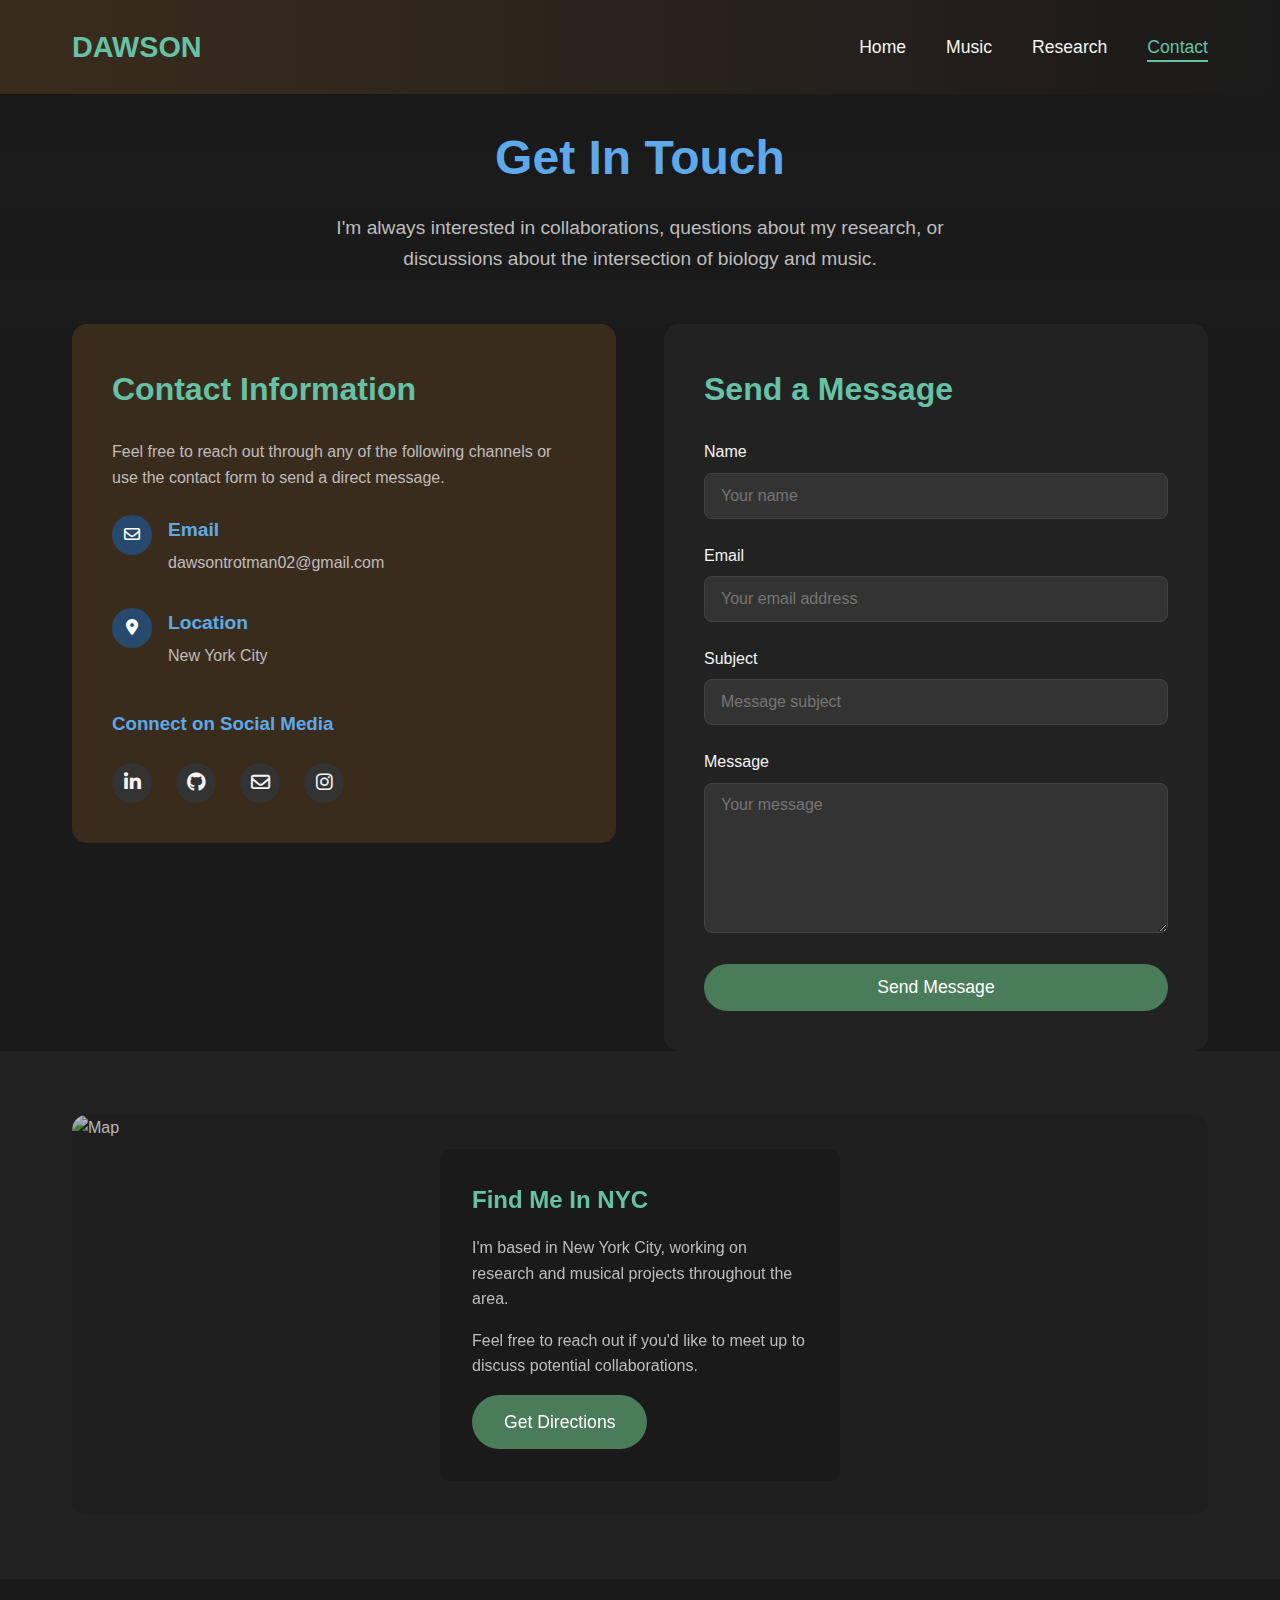
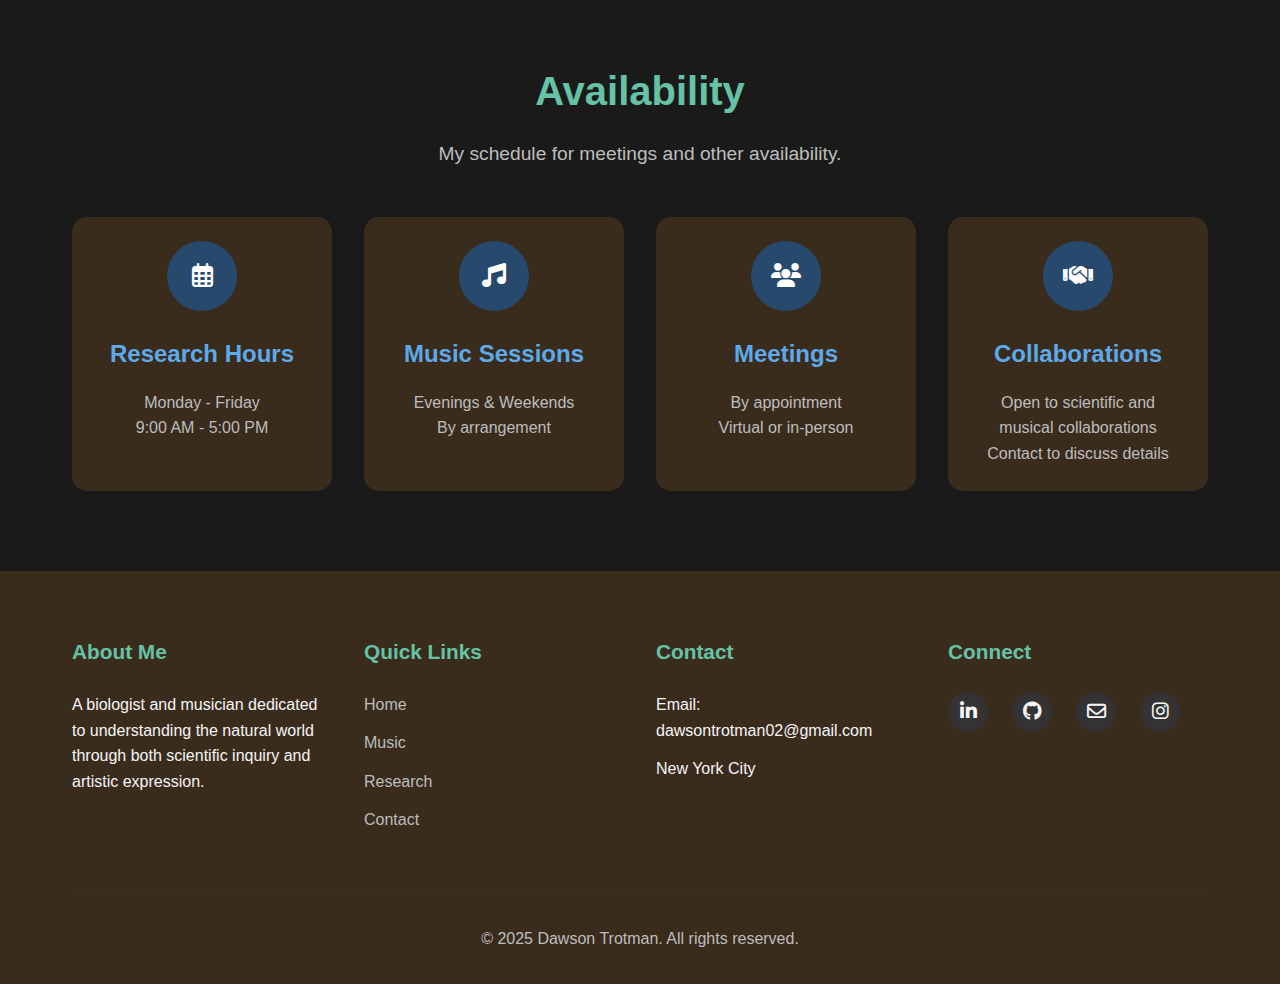
==== contact.html @ b43da89f "hey" ====
<!DOCTYPE html>
<html lang="en">
<head>
    <meta charset="UTF-8">
    <meta name="viewport" content="width=device-width, initial-scale=1.0">
    <title>Contact | Dawson Trotman | Biologist & Musician</title>
    <link rel="stylesheet" href="https://cdnjs.cloudflare.com/ajax/libs/font-awesome/6.5.1/css/all.min.css">
    <link rel="stylesheet" href="css/style.css">
</head>
<body>
    <header id="header">
        <div class="container">
            <nav>
                <div class="logo">DAWSON</div>
                <ul class="nav-links">
                    <li><a href="index.html">Home</a></li>
                    <li><a href="music.html">Music</a></li>
                    <li><a href="research.html">Research</a></li>
                    <li><a href="contact.html" class="active">Contact</a></li>
                </ul>
            </nav>
        </div>
    </header>

    <section class="page-header">
        <div class="container">
            <h1>Get In Touch</h1>
            <p>I'm always interested in collaborations, questions about my research, or discussions about the intersection of biology and music.</p>
        </div>
    </section>

    <section class="contact-section">
        <div class="container">
            <div class="contact-grid">
                <div class="contact-info">
                    <h2>Contact Information</h2>
                    <p>Feel free to reach out through any of the following channels or use the contact form to send a direct message.</p>
                    
                    <div class="contact-method">
                        <div class="contact-icon">
                            <span><i class="far fa-envelope"></i></span>
                        </div>
                        <div class="contact-details">
                            <h3>Email</h3>
                            <p>dawsontrotman02@gmail.com</p>
                        </div>
                    </div>
                    
                    <div class="contact-method">
                        <div class="contact-icon">
                            <span><i class="fas fa-map-marker-alt"></i></span>
                        </div>
                        <div class="contact-details">
                            <h3>Location</h3>
                            <p>New York City</p>
                        </div>
                    </div>
                    
                    <h3 style="margin-top: 2rem; margin-bottom: 1rem; color: var(--accent-blue);">Connect on Social Media</h3>
                    <div class="social-links">
                        <a href="https://www.linkedin.com/in/dawson-trotman-9115b6313/" aria-label="LinkedIn"><i class="fab fa-linkedin-in"></i></a>
                        <a href="https://github.com/d-trotman" aria-label="GitHub"><i class="fab fa-github"></i></a>
                        <a href="mailto:dawsontrotman02@gmail.com" aria-label="Email"><i class="far fa-envelope"></i></a>
                        <a href="https://www.instagram.com/dawsontrotman" aria-label="Instagram"><i class="fab fa-instagram"></i></a>
                    </div>
                </div>
                
                <div class="contact-form">
                    <h2>Send a Message</h2>
                    <form id="contact-form">
                        <div class="form-group">
                            <label for="name">Name</label>
                            <input type="text" id="name" class="form-control" placeholder="Your name" required>
                        </div>
                        
                        <div class="form-group">
                            <label for="email">Email</label>
                            <input type="email" id="email" class="form-control" placeholder="Your email address" required>
                        </div>
                        
                        <div class="form-group">
                            <label for="subject">Subject</label>
                            <input type="text" id="subject" class="form-control" placeholder="Message subject">
                        </div>
                        
                        <div class="form-group">
                            <label for="message">Message</label>
                            <textarea id="message" class="form-control" placeholder="Your message" required></textarea>
                        </div>
                        
                        <button type="submit" class="btn btn-full">Send Message</button>
                    </form>
                </div>
            </div>
        </div>
    </section>

    <section class="map-section">
        <div class="container">
            <div class="map-container">
                <img src="/api/placeholder/1200/400" alt="Map">
                <div class="map-overlay">
                    <div class="map-card">
                        <h3>Find Me In NYC</h3>
                        <p>I'm based in New York City, working on research and musical projects throughout the area.</p>
                        <p>Feel free to reach out if you'd like to meet up to discuss potential collaborations.</p>
                        <a href="#" class="btn">Get Directions</a>
                    </div>
                </div>
            </div>
        </div>
    </section>

    <section class="schedule-section">
        <div class="container">
            <div class="schedule-header">
                <h2>Availability</h2>
                <p>My schedule for meetings and other availability.</p>
            </div>
            
            <div class="schedule-grid">
                <div class="schedule-card">
                    <div class="schedule-icon">
                        <span><i class="far fa-calendar-alt"></i></span>
                    </div>
                    <h3>Research Hours</h3>
                    <p>Monday - Friday</p>
                    <p>9:00 AM - 5:00 PM</p>
                </div>
                
                <div class="schedule-card">
                    <div class="schedule-icon">
                        <span><i class="fas fa-music"></i></span>
                    </div>
                    <h3>Music Sessions</h3>
                    <p>Evenings & Weekends</p>
                    <p>By arrangement</p>
                </div>
                
                <div class="schedule-card">
                    <div class="schedule-icon">
                        <span><i class="fas fa-users"></i></span>
                    </div>
                    <h3>Meetings</h3>
                    <p>By appointment</p>
                    <p>Virtual or in-person</p>
                </div>
                
                <div class="schedule-card">
                    <div class="schedule-icon">
                        <span><i class="fas fa-handshake"></i></span>
                    </div>
                    <h3>Collaborations</h3>
                    <p>Open to scientific and musical collaborations</p>
                    <p>Contact to discuss details</p>
                </div>
            </div>
        </div>
    </section>

    <footer>
        <div class="container">
            <div class="footer-grid">
                <div class="footer-column">
                    <h3>About Me</h3>
                    <p>A biologist and musician dedicated to understanding the natural world through both scientific inquiry and artistic expression.</p>
                </div>
                <div class="footer-column">
                    <h3>Quick Links</h3>
                    <ul>
                        <li><a href="index.html">Home</a></li>
                        <li><a href="music.html">Music</a></li>
                        <li><a href="research.html">Research</a></li>
                        <li><a href="contact.html">Contact</a></li>
                    </ul>
                </div>
                <div class="footer-column">
                    <h3>Contact</h3>
                    <ul>
                        <li>Email: dawsontrotman02@gmail.com</li>
                        <li>New York City</li>
                    </ul>
                </div>
                <div class="footer-column">
                    <h3>Connect</h3>
                    <div class="social-links">
                        <a href="https://www.linkedin.com/in/dawson-trotman-9115b6313/" aria-label="LinkedIn"><i class="fab fa-linkedin-in"></i></a>
                        <a href="https://github.com/d-trotman" aria-label="GitHub"><i class="fab fa-github"></i></a>
                        <a href="mailto:dawsontrotman02@gmail.com" aria-label="Email"><i class="far fa-envelope"></i></a>
                        <a href="https://www.instagram.com/dawsontrotman" aria-label="Instagram"><i class="fab fa-instagram"></i></a>
                    </div>
                </div>
            </div>
            <div class="copyright">
                <p>&copy; 2025 Dawson Trotman. All rights reserved.</p>
            </div>
        </div>
    </footer>

    <script>
        // Header scroll effect
        window.addEventListener('scroll', function() {
            const header = document.getElementById('header');
            if (window.scrollY > 50) {
                header.classList.add('scrolled');
            } else {
                header.classList.remove('scrolled');
            }
        });
        
        // Form submission handling (this would need to be connected to a backend in a real implementation)
        document.getElementById('contact-form').addEventListener('submit', function(e) {
            e.preventDefault();
            alert('Your message would be sent in a real implementation. This is just a demonstration.');
            // Clear form
            this.reset();
        });
    </script>
</body>
</html>
---- css/style.css ----
/* Main Variables */
:root {
    --dark-bg: #1a1a1a;
    --earth-brown: #3a2c1d;
    --leaf-green: #4a7c59;
    --deep-blue: #27496d;
    --accent-green: #66c2a5;
    --accent-blue: #5da9e9;
    --text-color: #f5f5f5;
    --secondary-text: #bdbdbd;
}

/* Base Styles */
* {
    margin: 0;
    padding: 0;
    box-sizing: border-box;
    font-family: -apple-system, BlinkMacSystemFont, 'Segoe UI', Roboto, Oxygen, Ubuntu, Cantarell, 'Open Sans', 'Helvetica Neue', sans-serif;
}

body {
    background-color: var(--dark-bg);
    color: var(--text-color);
    line-height: 1.6;
}

/* Header and Navigation */
header {
    background: linear-gradient(to right, var(--earth-brown), var(--dark-bg));
    padding: 1.5rem 0;
    position: fixed;
    width: 100%;
    top: 0;
    z-index: 1000;
    transition: background 0.3s ease;
}

header.scrolled {
    background: rgba(26, 26, 26, 0.95);
    backdrop-filter: blur(10px);
}

.container {
    max-width: 1200px;
    margin: 0 auto;
    padding: 0 2rem;
}

nav {
    display: flex;
    justify-content: space-between;
    align-items: center;
}

.logo {
    font-size: 1.8rem;
    font-weight: 700;
    color: var(--accent-green);
}

.nav-links {
    display: flex;
    list-style: none;
}

.nav-links li {
    margin-left: 2.5rem;
}

.nav-links a {
    color: var(--text-color);
    text-decoration: none;
    font-size: 1.1rem;
    transition: color 0.3s ease;
}

.nav-links a:hover {
    color: var(--accent-blue);
}

.nav-links a.active {
    color: var(--accent-green);
    border-bottom: 2px solid var(--accent-green);
    padding-bottom: 3px;
}

/* Page Header */
.page-header {
    padding-top: 120px;
    padding-bottom: 50px;
    background: linear-gradient(rgba(26, 26, 26, 0.8), rgba(26, 26, 26, 0.9)), 
                url('/api/placeholder/1200/400') no-repeat center center/cover;
    text-align: center;
}

.page-header h1 {
    font-size: 3rem;
    margin-bottom: 1rem;
    color: var(--accent-blue);
}

.page-header p {
    max-width: 700px;
    margin: 0 auto;
    color: var(--secondary-text);
    font-size: 1.2rem;
}

/* Buttons */
.btn {
    display: inline-block;
    padding: 0.8rem 2rem;
    background-color: var(--leaf-green);
    color: white;
    text-decoration: none;
    border-radius: 30px;
    font-weight: 500;
    font-size: 1.1rem;
    transition: all 0.3s ease;
    border: none;
    cursor: pointer;
}

.btn:hover {
    background-color: var(--accent-green);
    transform: translateY(-3px);
    box-shadow: 0 10px 20px rgba(0, 0, 0, 0.2);
}

.btn-outline {
    background-color: transparent;
    border: 2px solid var(--accent-blue);
    color: var(--accent-blue);
    margin-left: 1rem;
}

.btn-outline:hover {
    background-color: var(--accent-blue);
    color: white;
}

.btn-small {
    padding: 0.5rem 1rem;
    font-size: 0.9rem;
}

.btn-full {
    width: 100%;
}

/* Sections */
.section {
    padding: 5rem 0;
}

.section-alt {
    background-color: #222;
}

.section-header {
    text-align: center;
    margin-bottom: 3rem;
}

.section-header h2 {
    font-size: 2.5rem;
    margin-bottom: 1rem;
    color: var(--accent-green);
}

.section-header p {
    font-size: 1.2rem;
    color: var(--secondary-text);
    max-width: 700px;
    margin: 0 auto;
}

/* Hero Section (Index Page) */
.hero {
    height: 100vh;
    display: flex;
    align-items: center;
    background: linear-gradient(rgba(26, 26, 26, 0.7), rgba(26, 26, 26, 0.9)), url('/api/placeholder/1200/800') no-repeat center center/cover;
}

.hero-content {
    max-width: 700px;
}

.hero h1 {
    font-size: 3.5rem;
    font-weight: 700;
    margin-bottom: 1.5rem;
    line-height: 1.2;
}

.hero p {
    font-size: 1.2rem;
    color: var(--secondary-text);
    margin-bottom: 2rem;
}

.highlight {
    color: var(--accent-green);
}

.highlight-blue {
    color: var(--accent-blue);
}

/* About Section (Index Page) */
.about-section {
    padding: 6rem 0;
    background-color: var(--dark-bg);
}

.about-grid {
    display: grid;
    grid-template-columns: 1fr 1fr;
    gap: 3rem;
    align-items: center;
}

.about-image {
    border-radius: 15px;
    overflow: hidden;
    box-shadow: 0 15px 30px rgba(0, 0, 0, 0.3);
}

.about-image img {
    width: 100%;
    height: auto;
    display: block;
    transition: transform 0.5s ease;
}

.about-content h2 {
    font-size: 2.5rem;
    margin-bottom: 1.5rem;
    color: var(--accent-green);
}

.about-content p {
    margin-bottom: 1.5rem;
    color: var(--secondary-text);
}

/* Featured Section (Index Page) */
.featured-section {
    padding: 6rem 0;
    background-color: #222;
}

.featured-grid {
    display: grid;
    grid-template-columns: repeat(auto-fit, minmax(300px, 1fr));
    gap: 2rem;
}

.featured-item {
    background-color: var(--earth-brown);
    border-radius: 15px;
    overflow: hidden;
    transition: transform 0.3s ease, box-shadow 0.3s ease;
}

.featured-item:hover {
    transform: translateY(-10px);
    box-shadow: 0 15px 30px rgba(0, 0, 0, 0.3);
}

.featured-item img {
    width: 100%;
    height: 200px;
    object-fit: cover;
}

.featured-item-content {
    padding: 1.5rem;
}

.featured-item h3 {
    font-size: 1.5rem;
    margin-bottom: 0.5rem;
    color: var(--accent-blue);
}

.featured-item p {
    color: var(--secondary-text);
    margin-bottom: 1rem;
}

/* Video Container (Music Page) */
.featured-video {
    background-color: var(--earth-brown);
    border-radius: 15px;
    overflow: hidden;
    margin-bottom: 4rem;
}

.video-container {
    position: relative;
    padding-bottom: 56.25%; /* 16:9 aspect ratio */
    height: 0;
    overflow: hidden;
}

.video-container img {
    position: absolute;
    top: 0;
    left: 0;
    width: 100%;
    height: 100%;
    object-fit: cover;
}

.play-button {
    position: absolute;
    top: 50%;
    left: 50%;
    transform: translate(-50%, -50%);
    background-color: rgba(255, 255, 255, 0.2);
    width: 80px;
    height: 80px;
    border-radius: 50%;
    display: flex;
    justify-content: center;
    align-items: center;
    cursor: pointer;
    transition: background-color 0.3s ease;
}

.play-button:hover {
    background-color: rgba(255, 255, 255, 0.3);
}

.play-button::after {
    content: '';
    display: block;
    width: 0;
    height: 0;
    border-top: 15px solid transparent;
    border-bottom: 15px solid transparent;
    border-left: 25px solid white;
    margin-left: 5px;
}

.video-details {
    padding: 2rem;
}

.video-details h3 {
    font-size: 1.8rem;
    margin-bottom: 1rem;
    color: var(--accent-blue);
}

.video-details p {
    color: var(--secondary-text);
    margin-bottom: 1.5rem;
}

/* Music Grid (Music Page) */
.music-grid {
    display: grid;
    grid-template-columns: repeat(auto-fill, minmax(300px, 1fr));
    gap: 2rem;
}

.music-item {
    background-color: #222;
    border-radius: 15px;
    overflow: hidden;
    transition: transform 0.3s ease, box-shadow 0.3s ease;
}

.music-item:hover {
    transform: translateY(-10px);
    box-shadow: 0 15px 30px rgba(0, 0, 0, 0.3);
}

.music-item-img {
    position: relative;
    height: 200px;
    overflow: hidden;
}

.music-item-img img {
    width: 100%;
    height: 100%;
    object-fit: cover;
    transition: transform 0.5s ease;
}

.music-item:hover .music-item-img img {
    transform: scale(1.1);
}

.music-item-content {
    padding: 1.5rem;
}

.music-item h3 {
    font-size: 1.5rem;
    margin-bottom: 0.5rem;
    color: var(--accent-blue);
}

.music-item p {
    color: var(--secondary-text);
    margin-bottom: 1rem;
}

.music-meta {
    display: flex;
    justify-content: space-between;
    align-items: center;
    font-size: 0.9rem;
    color: var(--secondary-text);
    margin-bottom: 1rem;
}

.tag {
    display: inline-block;
    padding: 0.3rem 0.8rem;
    background-color: var(--deep-blue);
    border-radius: 20px;
    font-size: 0.8rem;
    margin-right: 0.5rem;
}

.button-group {
    display: flex;
}

/* About Music Section (Music Page) */
.about-music {
    display: grid;
    grid-template-columns: 1fr 1fr;
    gap: 3rem;
    align-items: center;
}

.about-music-img {
    border-radius: 15px;
    overflow: hidden;
}

.about-music-img img {
    width: 100%;
    height: auto;
    display: block;
}

.about-music-content h2 {
    font-size: 2.5rem;
    margin-bottom: 1.5rem;
    color: var(--accent-green);
}

.about-music-content p {
    margin-bottom: 1.5rem;
    color: var(--secondary-text);
}

/* Research Highlights (Research Page) */
.research-highlight {
    display: grid;
    grid-template-columns: 1fr 2fr;
    gap: 3rem;
    margin-bottom: 5rem;
    align-items: center;
}

.research-highlight:last-child {
    margin-bottom: 0;
}

.research-highlight-img {
    border-radius: 15px;
    overflow: hidden;
    box-shadow: 0 15px 30px rgba(0, 0, 0, 0.3);
}

.research-highlight-img img {
    width: 100%;
    height: auto;
    display: block;
    transition: transform 0.5s ease;
}

.research-highlight:hover .research-highlight-img img {
    transform: scale(1.05);
}

.research-highlight-content h3 {
    font-size: 2rem;
    margin-bottom: 1rem;
    color: var(--accent-blue);
}

.research-highlight-content p {
    margin-bottom: 1.5rem;
    color: var(--secondary-text);
}

.meta-info {
    display: flex;
    flex-wrap: wrap;
    gap: 1rem;
    margin-bottom: 1.5rem;
}

.meta-item {
    background-color: var(--deep-blue);
    padding: 0.4rem 1rem;
    border-radius: 20px;
    font-size: 0.9rem;
}

/* Publications (Research Page) */
.publication-list {
    background-color: #222;
    border-radius: 15px;
    padding: 2rem;
}

.publication-item {
    border-bottom: 1px solid #333;
    padding: 1.5rem 0;
}

.publication-item:last-child {
    border-bottom: none;
}

.publication-item h3 {
    font-size: 1.5rem;
    margin-bottom: 0.5rem;
    color: var(--accent-blue);
}

.authors {
    color: var(--secondary-text);
    font-style: italic;
    margin-bottom: 0.5rem;
}

.journal {
    font-weight: bold;
    color: var(--accent-green);
    margin-bottom: 1rem;
}

.publication-links {
    display: flex;
    gap: 1rem;
}

/* Research Areas (Research Page) */
.research-areas {
    display: grid;
    grid-template-columns: repeat(auto-fill, minmax(300px, 1fr));
    gap: 2rem;
}

.research-area-card {
    background-color: var(--earth-brown);
    border-radius: 15px;
    overflow: hidden;
    transition: transform 0.3s ease, box-shadow 0.3s ease;
}

.research-area-card:hover {
    transform: translateY(-10px);
    box-shadow: 0 15px 30px rgba(0, 0, 0, 0.3);
}

.research-area-img {
    height: 200px;
    overflow: hidden;
}

.research-area-img img {
    width: 100%;
    height: 100%;
    object-fit: cover;
}

.research-area-content {
    padding: 1.5rem;
}

.research-area-content h3 {
    font-size: 1.5rem;
    margin-bottom: 1rem;
    color: var(--accent-blue);
}

.research-area-content p {
    color: var(--secondary-text);
    margin-bottom: 1.5rem;
}

/* Lab Info (Research Page) */
.lab-info {
    display: grid;
    grid-template-columns: 1fr 1fr;
    gap: 3rem;
}

.lab-info-item {
    background-color: #222;
    border-radius: 15px;
    padding: 2rem;
}

.lab-info-item h3 {
    font-size: 1.8rem;
    margin-bottom: 1.5rem;
    color: var(--accent-green);
}

.lab-info-item p {
    margin-bottom: 1rem;
    color: var(--secondary-text);
}

.equipment-list, .collaborator-list {
    list-style: none;
}

.equipment-list li, .collaborator-list li {
    margin-bottom: 0.8rem;
    position: relative;
    padding-left: 1.5rem;
}

.equipment-list li:before, .collaborator-list li:before {
    content: '';
    position: absolute;
    left: 0;
    top: 0.5rem;
    width: 8px;
    height: 8px;
    background-color: var(--accent-green);
    border-radius: 50%;
}

/* Contact Grid (Contact Page) */
.contact-grid {
    display: grid;
    grid-template-columns: 1fr 1fr;
    gap: 3rem;
}

.contact-info {
    background-color: var(--earth-brown);
    border-radius: 15px;
    padding: 2.5rem;
    height: fit-content;
}

.contact-info h2 {
    font-size: 2rem;
    margin-bottom: 1.5rem;
    color: var(--accent-green);
}

.contact-info p {
    margin-bottom: 1.5rem;
    color: var(--secondary-text);
}

.contact-method {
    display: flex;
    align-items: flex-start;
    margin-bottom: 1.5rem;
}

.contact-icon {
    background-color: var(--deep-blue);
    width: 40px;
    height: 40px;
    border-radius: 50%;
    display: flex;
    justify-content: center;
    align-items: center;
    margin-right: 1rem;
    flex-shrink: 0;
}

.contact-icon span {
    color: white;
    font-weight: bold;
}

.contact-details h3 {
    font-size: 1.2rem;
    margin-bottom: 0.3rem;
    color: var(--accent-blue);
}

.contact-details p {
    margin-bottom: 0.5rem;
}

/* Contact Form (Contact Page) */
.contact-form {
    background-color: #222;
    border-radius: 15px;
    padding: 2.5rem;
}

.contact-form h2 {
    font-size: 2rem;
    margin-bottom: 1.5rem;
    color: var(--accent-green);
}

.form-group {
    margin-bottom: 1.5rem;
}

.form-group label {
    display: block;
    margin-bottom: 0.5rem;
    color: var(--text-color);
}

.form-control {
    width: 100%;
    padding: 0.8rem 1rem;
    border: 1px solid #444;
    background-color: #333;
    border-radius: 8px;
    color: var(--text-color);
    font-size: 1rem;
    transition: border-color 0.3s ease, box-shadow 0.3s ease;
}

.form-control:focus {
    outline: none;
    border-color: var(--accent-blue);
    box-shadow: 0 0 0 3px rgba(93, 169, 233, 0.2);
}

textarea.form-control {
    min-height: 150px;
    resize: vertical;
}

/* Map Section (Contact Page) */
.map-section {
    padding: 4rem 0;
    background-color: #222;
}

.map-container {
    height: 400px;
    border-radius: 15px;
    overflow: hidden;
    position: relative;
}

.map-container img {
    width: 100%;
    height: 100%;
    object-fit: cover;
}

.map-overlay {
    position: absolute;
    top: 0;
    left: 0;
    width: 100%;
    height: 100%;
    background: rgba(26, 26, 26, 0.3);
    display: flex;
    align-items: center;
    justify-content: center;
}

.map-card {
    background-color: rgba(26, 26, 26, 0.85);
    padding: 2rem;
    border-radius: 10px;
    max-width: 400px;
    backdrop-filter: blur(5px);
}

.map-card h3 {
    font-size: 1.5rem;
    margin-bottom: 1rem;
    color: var(--accent-green);
}

.map-card p {
    margin-bottom: 1rem;
    color: var(--secondary-text);
}

/* Schedule Section (Contact Page) */
.schedule-section {
    padding: 5rem 0;
}

.schedule-header {
    text-align: center;
    margin-bottom: 3rem;
}

.schedule-header h2 {
    font-size: 2.5rem;
    margin-bottom: 1rem;
    color: var(--accent-green);
}

.schedule-header p {
    font-size: 1.2rem;
    color: var(--secondary-text);
    max-width: 700px;
    margin: 0 auto;
}

.schedule-grid {
    display: grid;
    grid-template-columns: repeat(auto-fill, minmax(250px, 1fr));
    gap: 2rem;
}

.schedule-card {
    background-color: var(--earth-brown);
    border-radius: 15px;
    padding: 1.5rem;
    text-align: center;
    transition: transform 0.3s ease, box-shadow 0.3s ease;
}

.schedule-card:hover {
    transform: translateY(-10px);
    box-shadow: 0 15px 30px rgba(0, 0, 0, 0.3);
}

.schedule-card h3 {
    font-size: 1.5rem;
    margin-bottom: 1rem;
    color: var(--accent-blue);
}

.schedule-card p {
    color: var(--secondary-text);
}

.schedule-icon {
    background-color: var(--deep-blue);
    width: 70px;
    height: 70px;
    border-radius: 50%;
    display: flex;
    justify-content: center;
    align-items: center;
    margin: 0 auto 1.5rem;
}

.schedule-icon span {
    font-size: 1.5rem;
    color: white;
}

/* Footer */
footer {
    background-color: var(--earth-brown);
    padding: 4rem 0 2rem;
}

.footer-grid {
    display: grid;
    grid-template-columns: repeat(auto-fit, minmax(250px, 1fr));
    gap: 2rem;
    margin-bottom: 3rem;
}

.footer-column h3 {
    font-size: 1.3rem;
    margin-bottom: 1.5rem;
    color: var(--accent-green);
}

.footer-column ul {
    list-style: none;
}

.footer-column ul li {
    margin-bottom: 0.8rem;
}

.footer-column a {
    color: var(--secondary-text);
    text-decoration: none;
    transition: color 0.3s ease;
}

.footer-column a:hover {
    color: var(--accent-blue);
}

.social-links {
    display: flex;
    gap: 1.5rem;
    margin-top: 1.5rem;
}

.social-links a {
    display: flex;
    align-items: center;
    justify-content: center;
    width: 40px;
    height: 40px;
    background-color: #333;
    border-radius: 50%;
    transition: all 0.3s ease;
    color: var(--text-color);
    text-decoration: none;
    font-size: 1.2rem;
}

.social-links a:hover {
    background-color: var(--accent-blue);
    transform: translateY(-5px);
    color: white;
}

.copyright {
    text-align: center;
    padding-top: 2rem;
    border-top: 1px solid #333;
    color: var(--secondary-text);
}

/* Responsive Styles */
@media (max-width: 992px) {
    .about-grid,
    .contact-grid,
    .lab-info,
    .research-highlight {
        grid-template-columns: 1fr;
    }
    
    .about-image {
        max-width: 500px;
        margin: 0 auto;
    }
    
    .about-music {
        grid-template-columns: 1fr;
    }
}

@media (max-width: 768px) {
    .hero h1,
    .page-header h1 {
        font-size: 2.5rem;
    }
    
    .nav-links {
        display: none;
    }
    
    .schedule-grid {
        grid-template-columns: 1fr;
    }
}
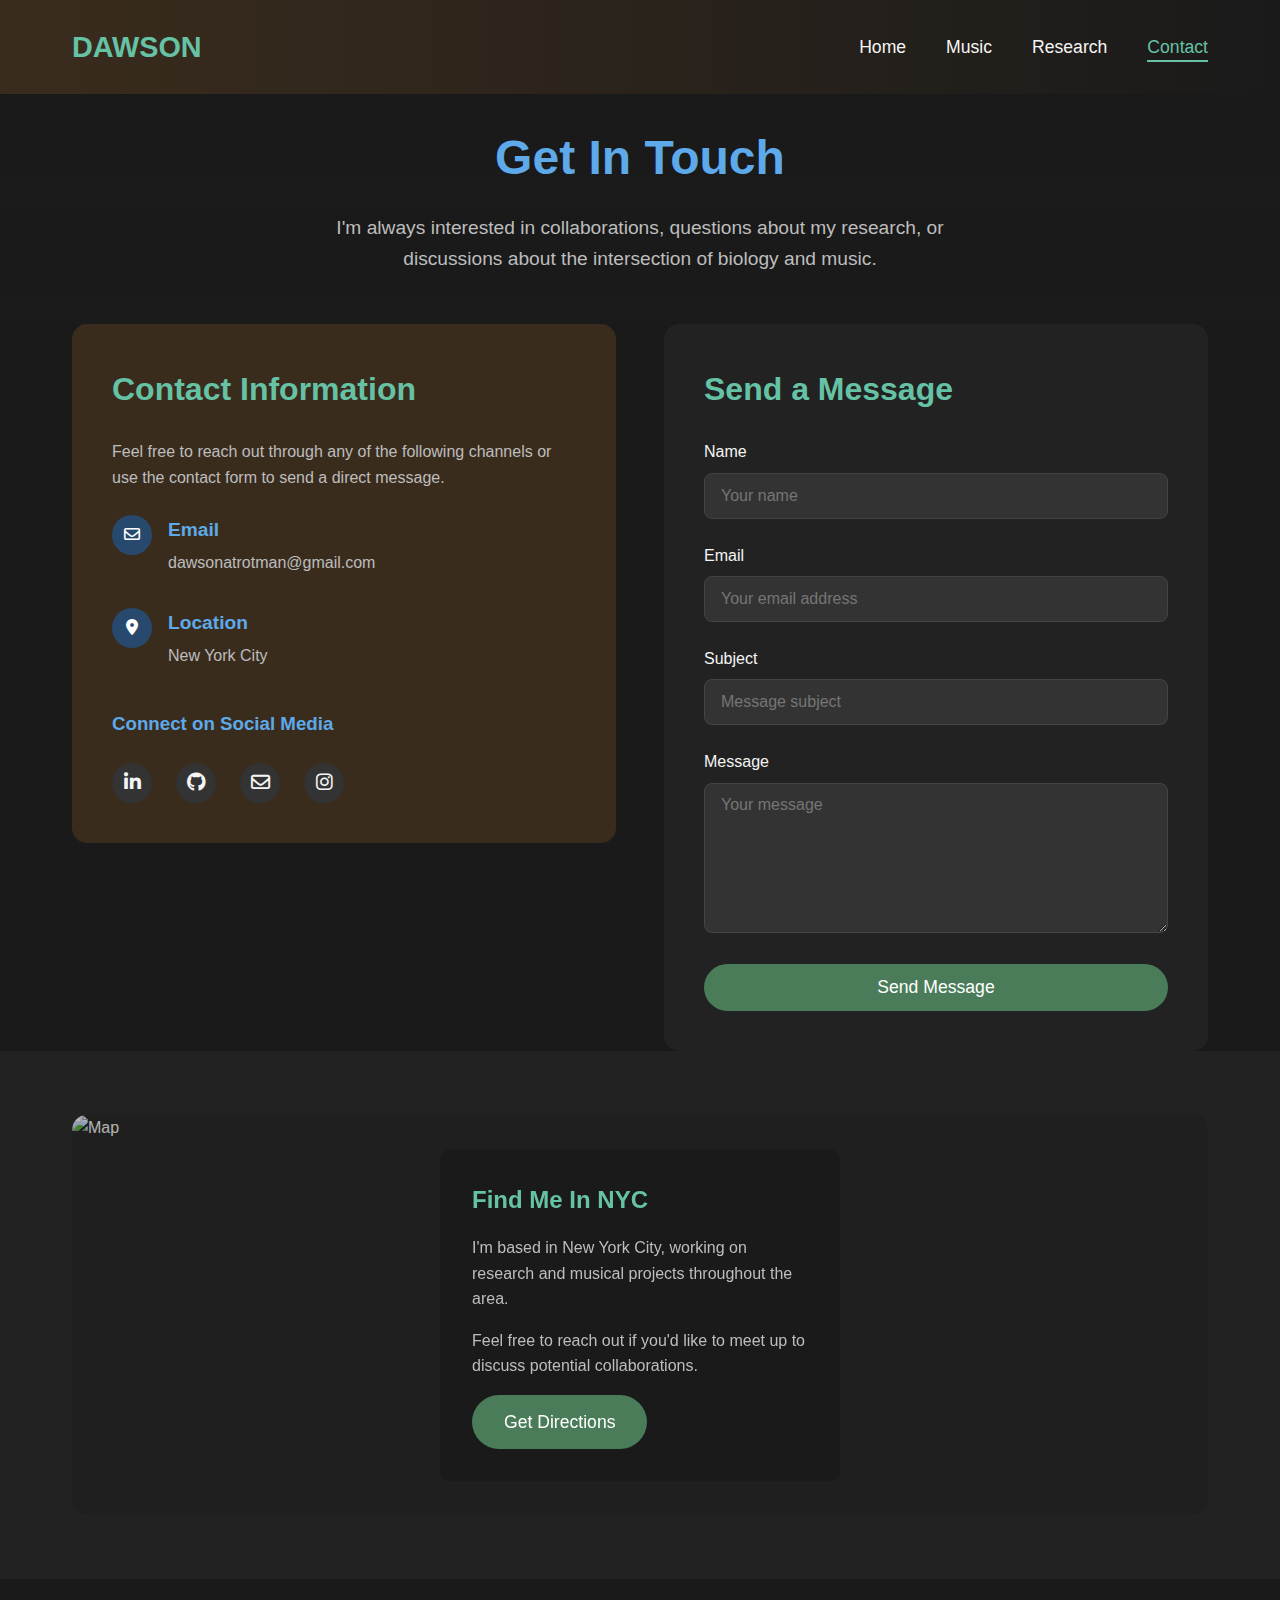
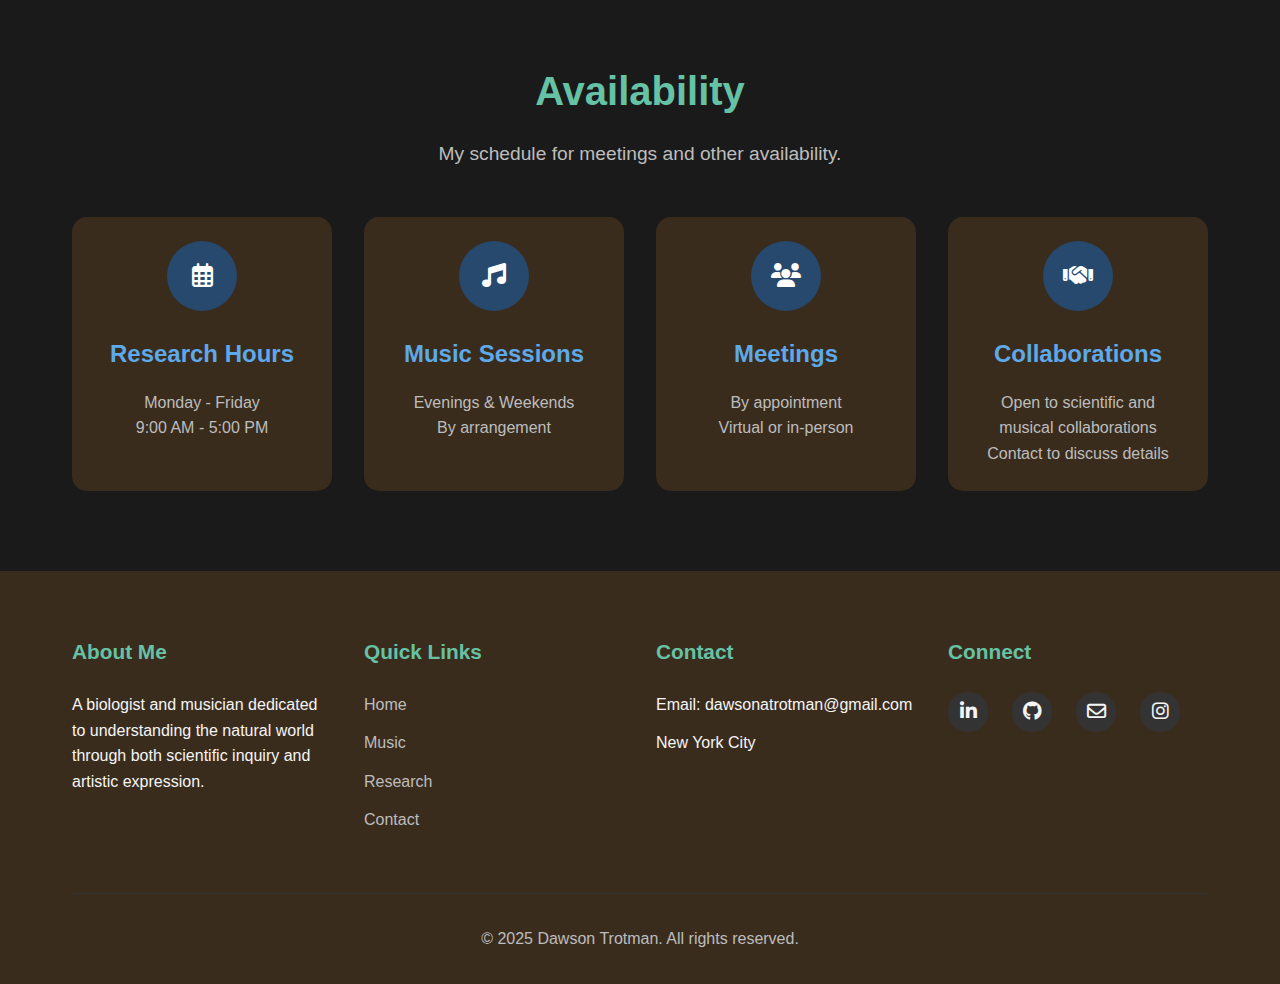
==== commit 05aac9e1: "email" ====
--- a/contact.html
+++ b/contact.html
@@ -42,7 +42,7 @@
                         </div>
                         <div class="contact-details">
                             <h3>Email</h3>
-                            <p>dawsontrotman02@gmail.com</p>
+                            <p>dawsonatrotman@gmail.com</p>
                         </div>
                     </div>
                     
@@ -60,7 +60,7 @@
                     <div class="social-links">
                         <a href="https://www.linkedin.com/in/dawson-trotman-9115b6313/" aria-label="LinkedIn"><i class="fab fa-linkedin-in"></i></a>
                         <a href="https://github.com/d-trotman" aria-label="GitHub"><i class="fab fa-github"></i></a>
-                        <a href="mailto:dawsontrotman02@gmail.com" aria-label="Email"><i class="far fa-envelope"></i></a>
+                        <a href="mailto:dawsonatrotman@gmail.com" aria-label="Email"><i class="far fa-envelope"></i></a>
                         <a href="https://www.instagram.com/dawsontrotman" aria-label="Instagram"><i class="fab fa-instagram"></i></a>
                     </div>
                 </div>
@@ -177,7 +177,7 @@
                 <div class="footer-column">
                     <h3>Contact</h3>
                     <ul>
-                        <li>Email: dawsontrotman02@gmail.com</li>
+                        <li>Email: dawsonatrotman@gmail.com</li>
                         <li>New York City</li>
                     </ul>
                 </div>
@@ -186,7 +186,7 @@
                     <div class="social-links">
                         <a href="https://www.linkedin.com/in/dawson-trotman-9115b6313/" aria-label="LinkedIn"><i class="fab fa-linkedin-in"></i></a>
                         <a href="https://github.com/d-trotman" aria-label="GitHub"><i class="fab fa-github"></i></a>
-                        <a href="mailto:dawsontrotman02@gmail.com" aria-label="Email"><i class="far fa-envelope"></i></a>
+                        <a href="mailto:dawsonatrotman@gmail.com" aria-label="Email"><i class="far fa-envelope"></i></a>
                         <a href="https://www.instagram.com/dawsontrotman" aria-label="Instagram"><i class="fab fa-instagram"></i></a>
                     </div>
                 </div>
--- a/css/style.css
+++ b/css/style.css
@@ -298,6 +298,25 @@
     margin-bottom: 4rem;
 }
 
+/* Specific styles for the featured video container */
+.featured-video-container {
+    position: relative;
+    padding-bottom: 56.25%; /* 16:9 aspect ratio */
+    height: 0;
+    overflow: hidden;
+    max-width: 100%;
+}
+
+.featured-video-container iframe {
+    position: absolute;
+    top: 0;
+    left: 0;
+    width: 100%;
+    height: 100%;
+    border: 0;
+}
+
+/* Regular video containers for catalog items */
 .video-container {
     position: relative;
     padding-bottom: 56.25%; /* 16:9 aspect ratio */
@@ -312,6 +331,16 @@
     width: 100%;
     height: 100%;
     object-fit: cover;
+}
+
+/* New style for YouTube iframes */
+.video-container iframe {
+    position: absolute;
+    top: 0;
+    left: 0;
+    width: 100%;
+    height: 100%;
+    border: 0;
 }
 
 .play-button {
@@ -360,6 +389,28 @@
     margin-bottom: 1.5rem;
 }
 
+/* Media query to adjust featured video size on different screens */
+@media (min-width: 768px) {
+    .featured-video {
+        display: grid;
+        grid-template-columns: 2fr 1fr;
+    }
+    
+    .featured-video-container {
+        height: 100%;
+        padding-bottom: 0;
+    }
+    
+    .featured-video-container iframe {
+        position: absolute;
+        height: 100%;
+    }
+    
+    .video-details {
+        padding: 2rem;
+    }
+}
+
 /* Music Grid (Music Page) */
 .music-grid {
     display: grid;
@@ -381,7 +432,8 @@
 
 .music-item-img {
     position: relative;
-    height: 200px;
+    padding-bottom: 56.25%; /* 16:9 aspect ratio */
+    height: 0;
     overflow: hidden;
 }
 
@@ -390,6 +442,19 @@
     height: 100%;
     object-fit: cover;
     transition: transform 0.5s ease;
+    position: absolute;
+    top: 0;
+    left: 0;
+}
+
+/* New style for YouTube iframes in music grid */
+.music-item-img iframe {
+    position: absolute;
+    top: 0;
+    left: 0;
+    width: 100%;
+    height: 100%;
+    border: 0;
 }
 
 .music-item:hover .music-item-img img {
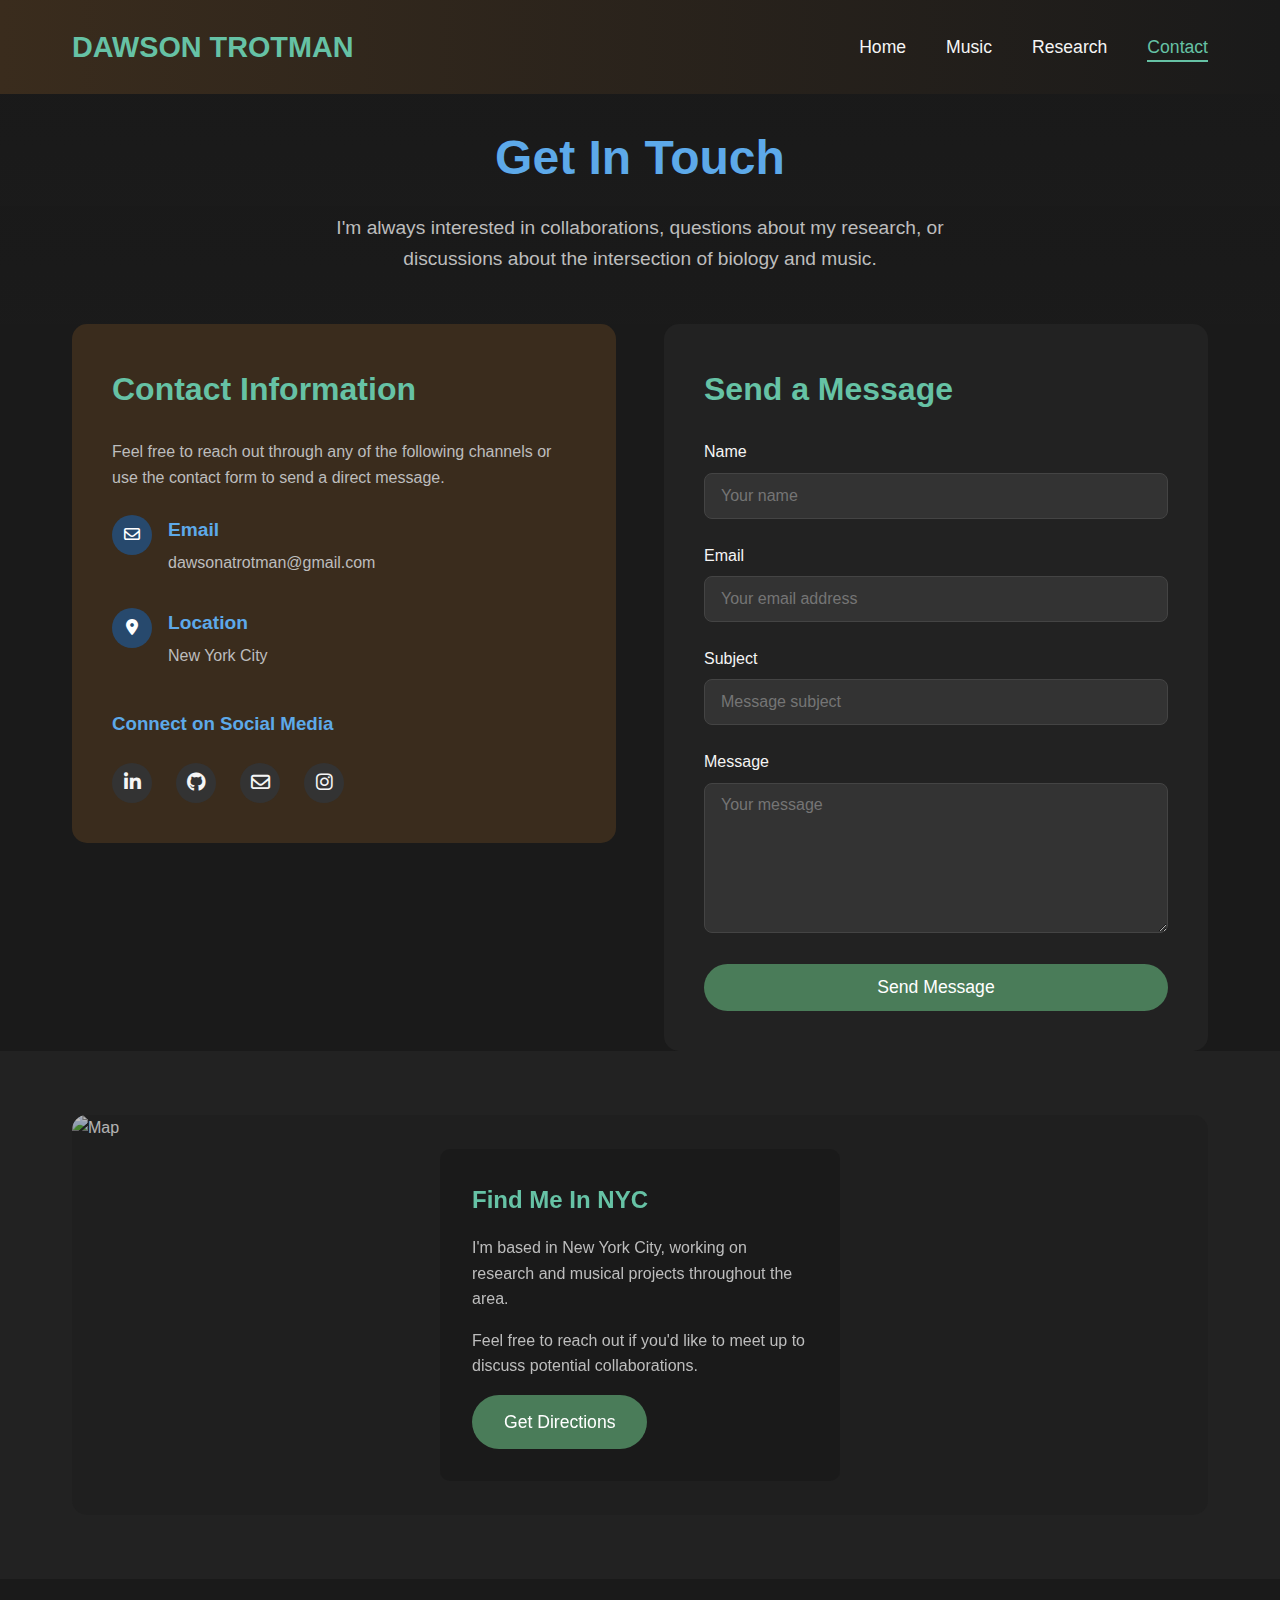
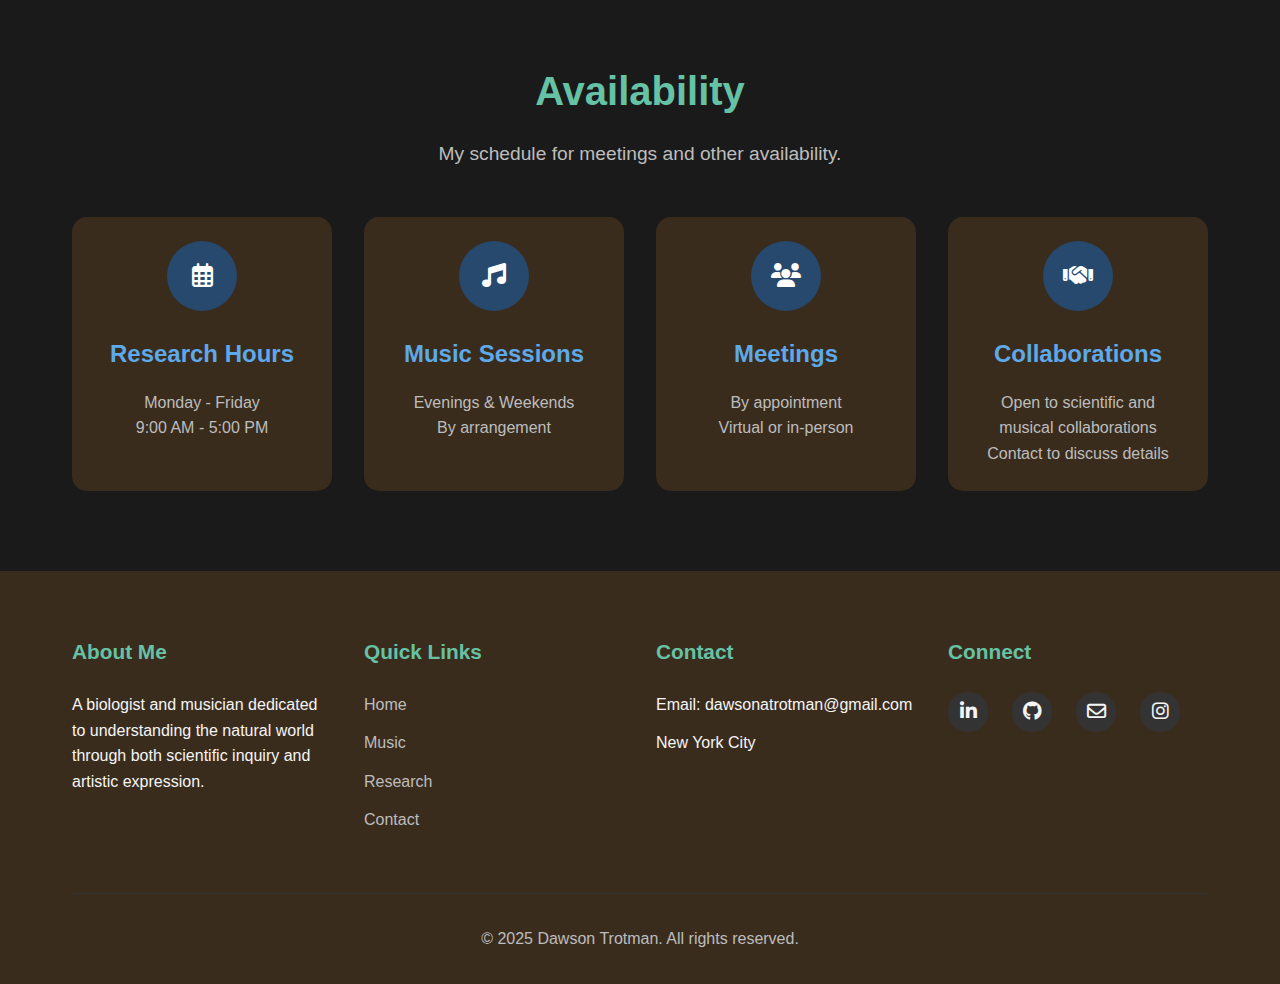
==== commit 53097277: "link" ====
--- a/contact.html
+++ b/contact.html
@@ -11,7 +11,7 @@
     <header id="header">
         <div class="container">
             <nav>
-                <div class="logo">DAWSON</div>
+                <div class="logo">DAWSON TROTMAN</div>
                 <ul class="nav-links">
                     <li><a href="index.html">Home</a></li>
                     <li><a href="music.html">Music</a></li>
--- a/css/style.css
+++ b/css/style.css
@@ -411,6 +411,14 @@
     }
 }
 
+/* Section titles for catalog categories */
+.catalog-section-title {
+    font-size: 1.8rem;
+    color: var(--accent-green);
+    margin: 2.5rem 0 1.5rem;
+    text-align: center;
+}
+
 /* Music Grid (Music Page) */
 .music-grid {
     display: grid;
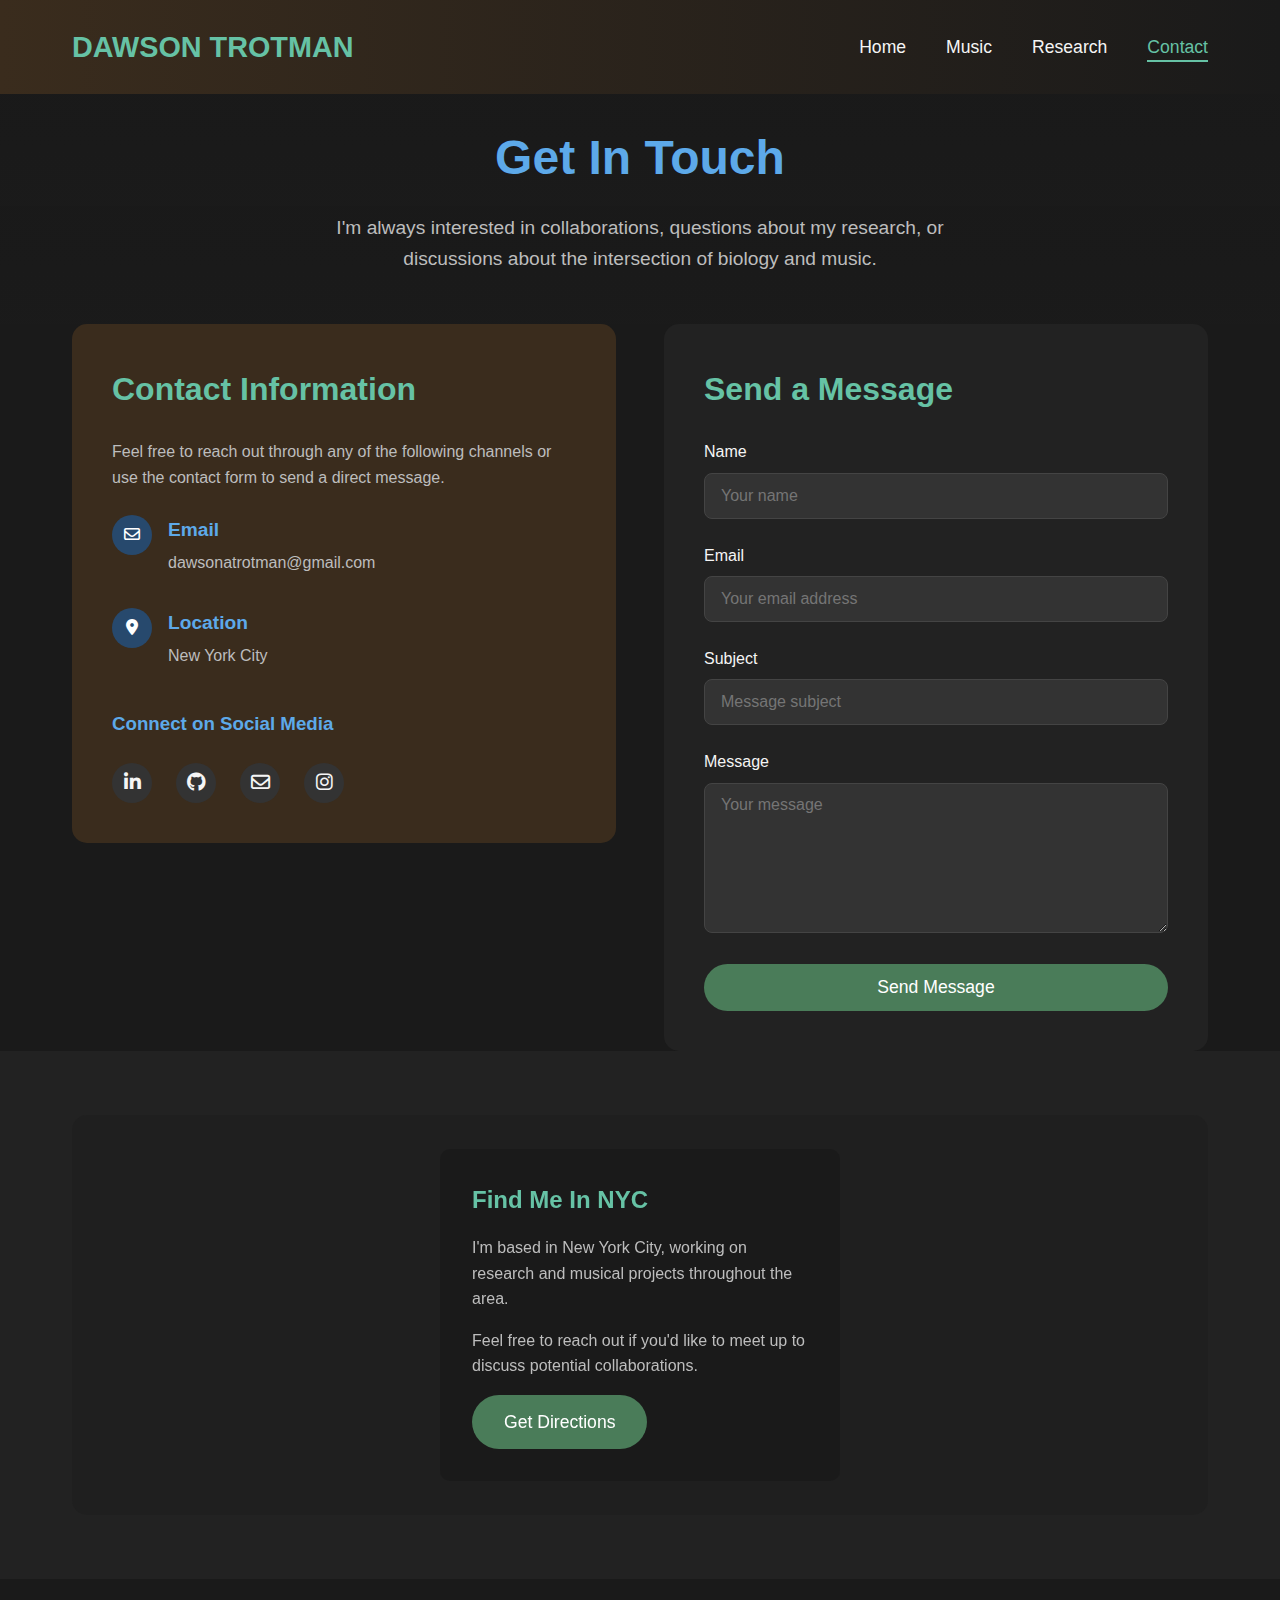
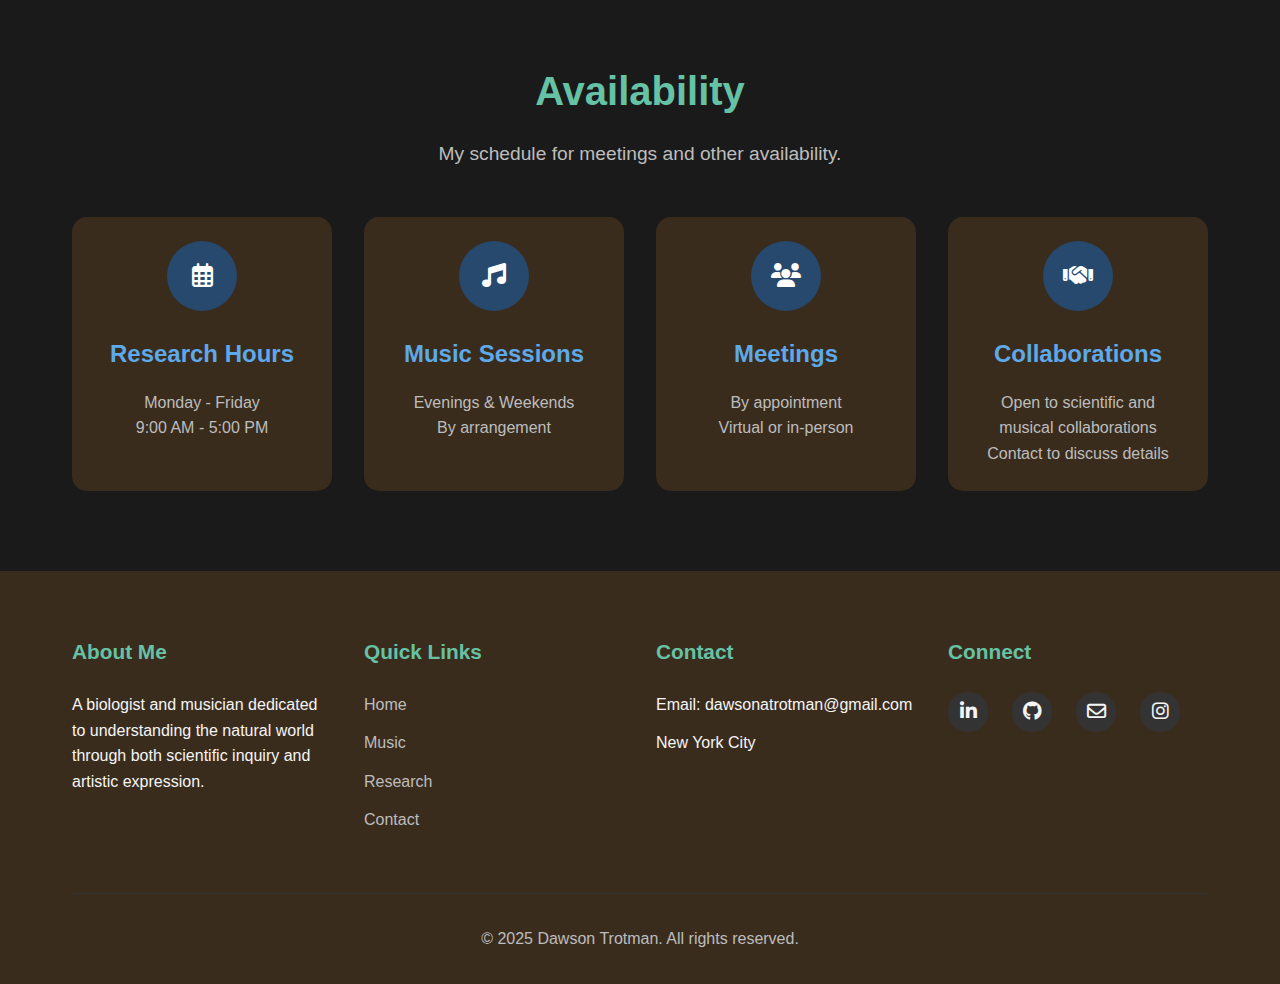
==== commit c412e8f6: "hehe" ====
--- a/contact.html
+++ b/contact.html
@@ -98,13 +98,21 @@
     <section class="map-section">
         <div class="container">
             <div class="map-container">
-                <img src="/api/placeholder/1200/400" alt="Map">
+                <iframe 
+                    src="https://www.google.com/maps/embed?pb=!1m18!1m12!1m3!1d193595.15830869428!2d-74.11976093303492!3d40.69766374873451!2m3!1f0!2f0!3f0!3m2!1i1024!2i768!4f13.1!3m3!1m2!1s0x89c24fa5d33f083b%3A0xc80b8f06e177fe62!2sNew%20York%2C%20NY!5e0!3m2!1sen!2sus!4v1712417057212!5m2!1sen!2sus" 
+                    width="100%" 
+                    height="400" 
+                    style="border:0;" 
+                    allowfullscreen="" 
+                    loading="lazy" 
+                    referrerpolicy="no-referrer-when-downgrade">
+                </iframe>
                 <div class="map-overlay">
                     <div class="map-card">
                         <h3>Find Me In NYC</h3>
                         <p>I'm based in New York City, working on research and musical projects throughout the area.</p>
                         <p>Feel free to reach out if you'd like to meet up to discuss potential collaborations.</p>
-                        <a href="#" class="btn">Get Directions</a>
+                        <a href="https://maps.app.goo.gl/VJ2HAK4EteWJcjbD9" class="btn" target="_blank">Get Directions</a>
                     </div>
                 </div>
             </div>
--- a/css/style.css
+++ b/css/style.css
@@ -419,6 +419,19 @@
     text-align: center;
 }
 
+/* Audio player styling */
+.audio-player {
+    margin-top: 1rem;
+    width: 100%;
+}
+
+.audio-player audio {
+    width: 100%;
+    height: 40px;
+    border-radius: 8px;
+    background-color: var(--earth-brown);
+}
+
 /* Music Grid (Music Page) */
 .music-grid {
     display: grid;
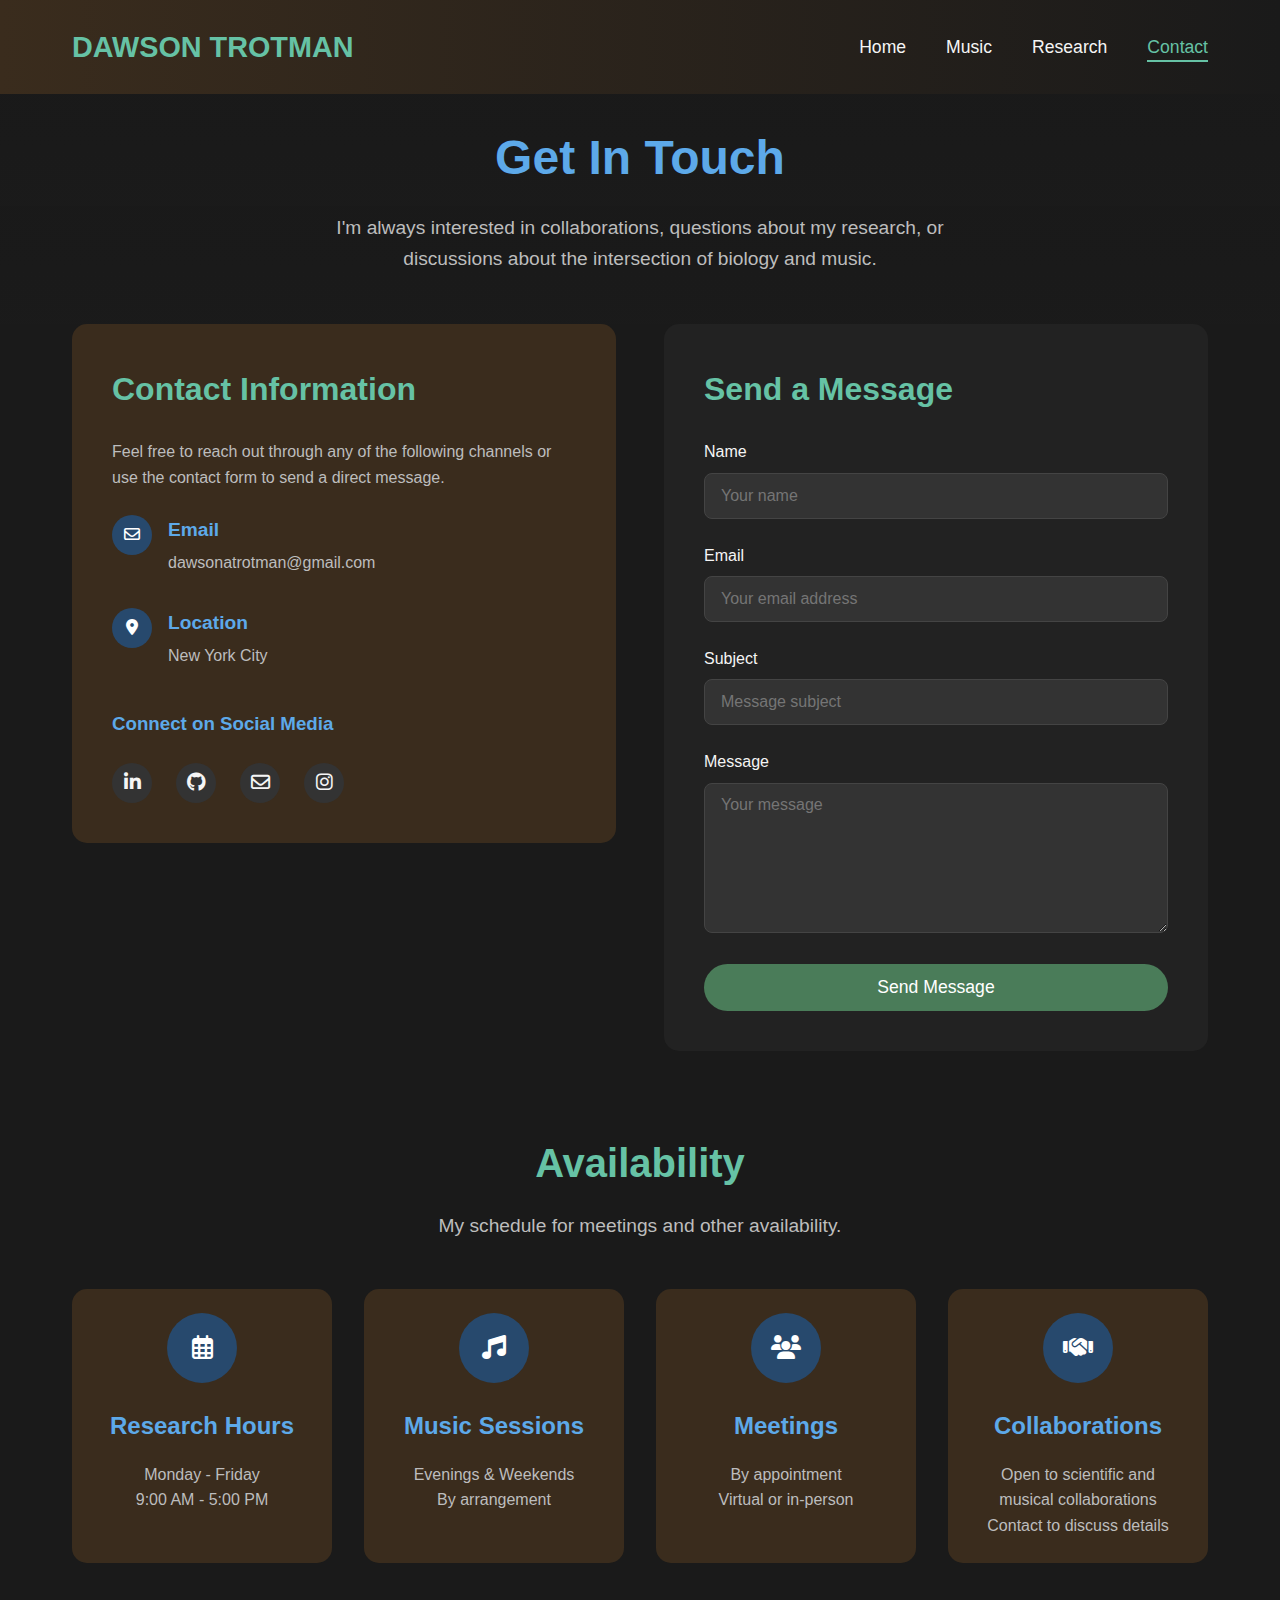
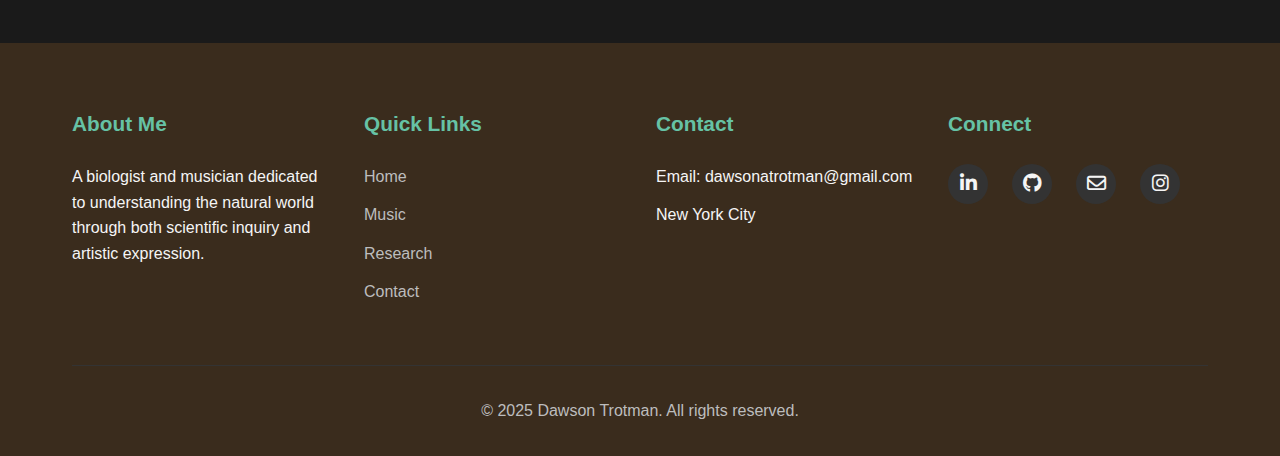
==== commit 061694ed: "mobile version" ====
--- a/contact.html
+++ b/contact.html
@@ -12,6 +12,11 @@
         <div class="container">
             <nav>
                 <div class="logo">DAWSON TROTMAN</div>
+                <div class="mobile-menu-button">
+                    <div class="bar"></div>
+                    <div class="bar"></div>
+                    <div class="bar"></div>
+                </div>
                 <ul class="nav-links">
                     <li><a href="index.html">Home</a></li>
                     <li><a href="music.html">Music</a></li>
@@ -95,29 +100,6 @@
         </div>
     </section>
 
-    <section class="map-section">
-        <div class="container">
-            <div class="map-container">
-                <iframe 
-                    src="https://www.google.com/maps/embed?pb=!1m18!1m12!1m3!1d193595.15830869428!2d-74.11976093303492!3d40.69766374873451!2m3!1f0!2f0!3f0!3m2!1i1024!2i768!4f13.1!3m3!1m2!1s0x89c24fa5d33f083b%3A0xc80b8f06e177fe62!2sNew%20York%2C%20NY!5e0!3m2!1sen!2sus!4v1712417057212!5m2!1sen!2sus" 
-                    width="100%" 
-                    height="400" 
-                    style="border:0;" 
-                    allowfullscreen="" 
-                    loading="lazy" 
-                    referrerpolicy="no-referrer-when-downgrade">
-                </iframe>
-                <div class="map-overlay">
-                    <div class="map-card">
-                        <h3>Find Me In NYC</h3>
-                        <p>I'm based in New York City, working on research and musical projects throughout the area.</p>
-                        <p>Feel free to reach out if you'd like to meet up to discuss potential collaborations.</p>
-                        <a href="https://maps.app.goo.gl/VJ2HAK4EteWJcjbD9" class="btn" target="_blank">Get Directions</a>
-                    </div>
-                </div>
-            </div>
-        </div>
-    </section>
 
     <section class="schedule-section">
         <div class="container">
@@ -214,6 +196,12 @@
             } else {
                 header.classList.remove('scrolled');
             }
+        });
+        
+        // Mobile menu toggle
+        document.querySelector('.mobile-menu-button').addEventListener('click', function() {
+            document.querySelector('.nav-links').classList.toggle('show');
+            this.classList.toggle('active');
         });
         
         // Form submission handling (this would need to be connected to a backend in a real implementation)
--- a/css/style.css
+++ b/css/style.css
@@ -1056,4 +1056,76 @@
     .schedule-grid {
         grid-template-columns: 1fr;
     }
+}
+
+/* Add these styles to your style.css file */
+
+/* Mobile Menu Button */
+.mobile-menu-button {
+    display: none;
+    flex-direction: column;
+    justify-content: space-between;
+    width: 30px;
+    height: 21px;
+    cursor: pointer;
+    z-index: 1001;
+}
+
+.mobile-menu-button .bar {
+    width: 100%;
+    height: 3px;
+    background-color: var(--text-color);
+    border-radius: 3px;
+    transition: all 0.3s ease;
+}
+
+.mobile-menu-button.active .bar:nth-child(1) {
+    transform: translateY(9px) rotate(45deg);
+}
+
+.mobile-menu-button.active .bar:nth-child(2) {
+    opacity: 0;
+}
+
+.mobile-menu-button.active .bar:nth-child(3) {
+    transform: translateY(-9px) rotate(-45deg);
+}
+
+/* Update this existing media query in your CSS */
+@media (max-width: 768px) {
+    .nav-links {
+        position: fixed;
+        top: 0;
+        right: -100%;
+        width: 70%;
+        height: 100vh;
+        background-color: rgba(26, 26, 26, 0.95);
+        backdrop-filter: blur(10px);
+        flex-direction: column;
+        align-items: center;
+        justify-content: center;
+        transition: right 0.3s ease;
+        z-index: 1000;
+    }
+    
+    .nav-links.show {
+        right: 0;
+    }
+    
+    .nav-links li {
+        margin: 1.5rem 0;
+    }
+    
+    .mobile-menu-button {
+        display: flex;
+    }
+    
+    .hero h1,
+    .page-header h1 {
+        font-size: 2.5rem;
+    }
+    
+    .schedule-grid {
+        grid-template-columns: 1fr;
+    }
 }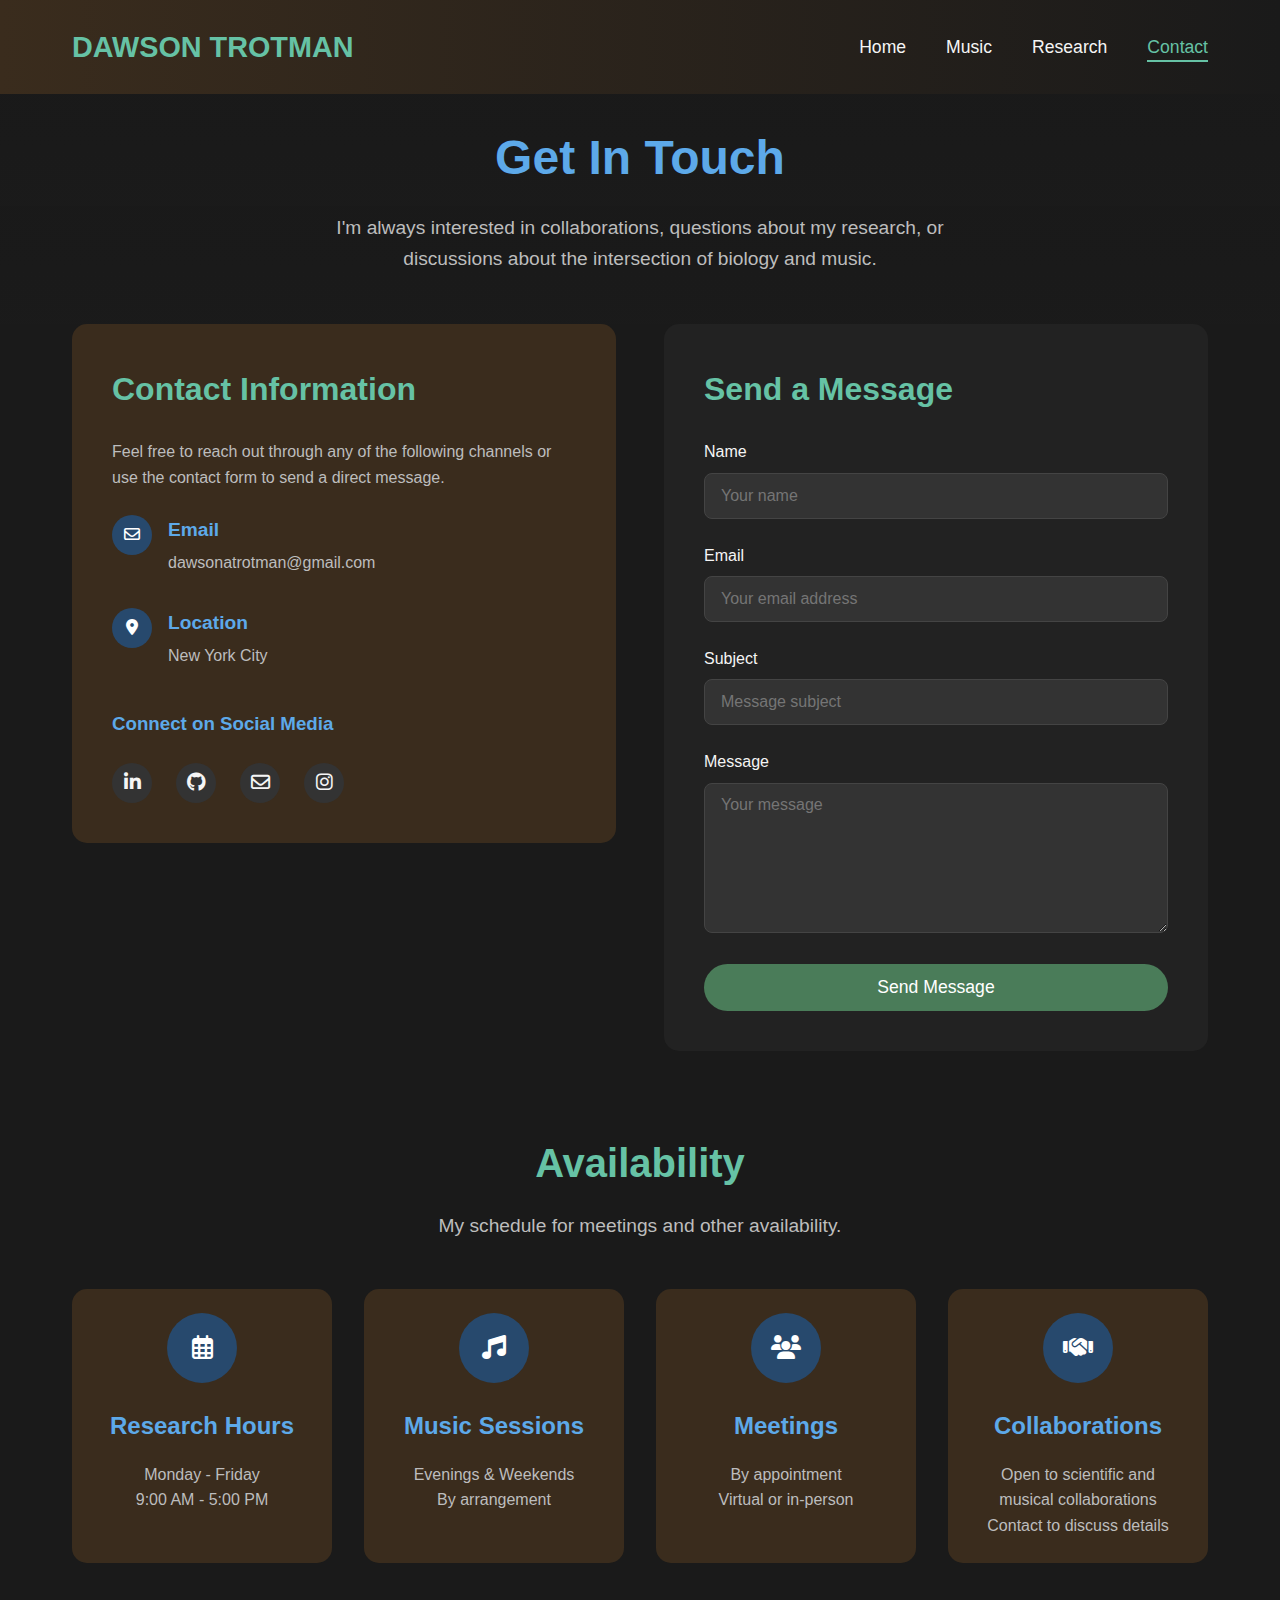
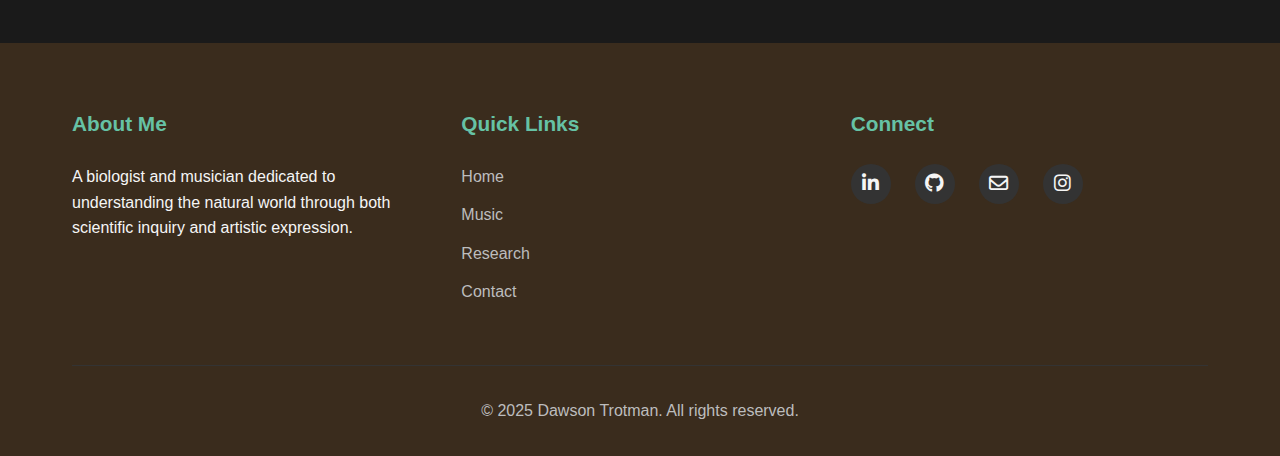
==== commit dd16bc06: "c" ====
--- a/contact.html
+++ b/contact.html
@@ -164,13 +164,7 @@
                         <li><a href="contact.html">Contact</a></li>
                     </ul>
                 </div>
-                <div class="footer-column">
-                    <h3>Contact</h3>
-                    <ul>
-                        <li>Email: dawsonatrotman@gmail.com</li>
-                        <li>New York City</li>
-                    </ul>
-                </div>
+                
                 <div class="footer-column">
                     <h3>Connect</h3>
                     <div class="social-links">
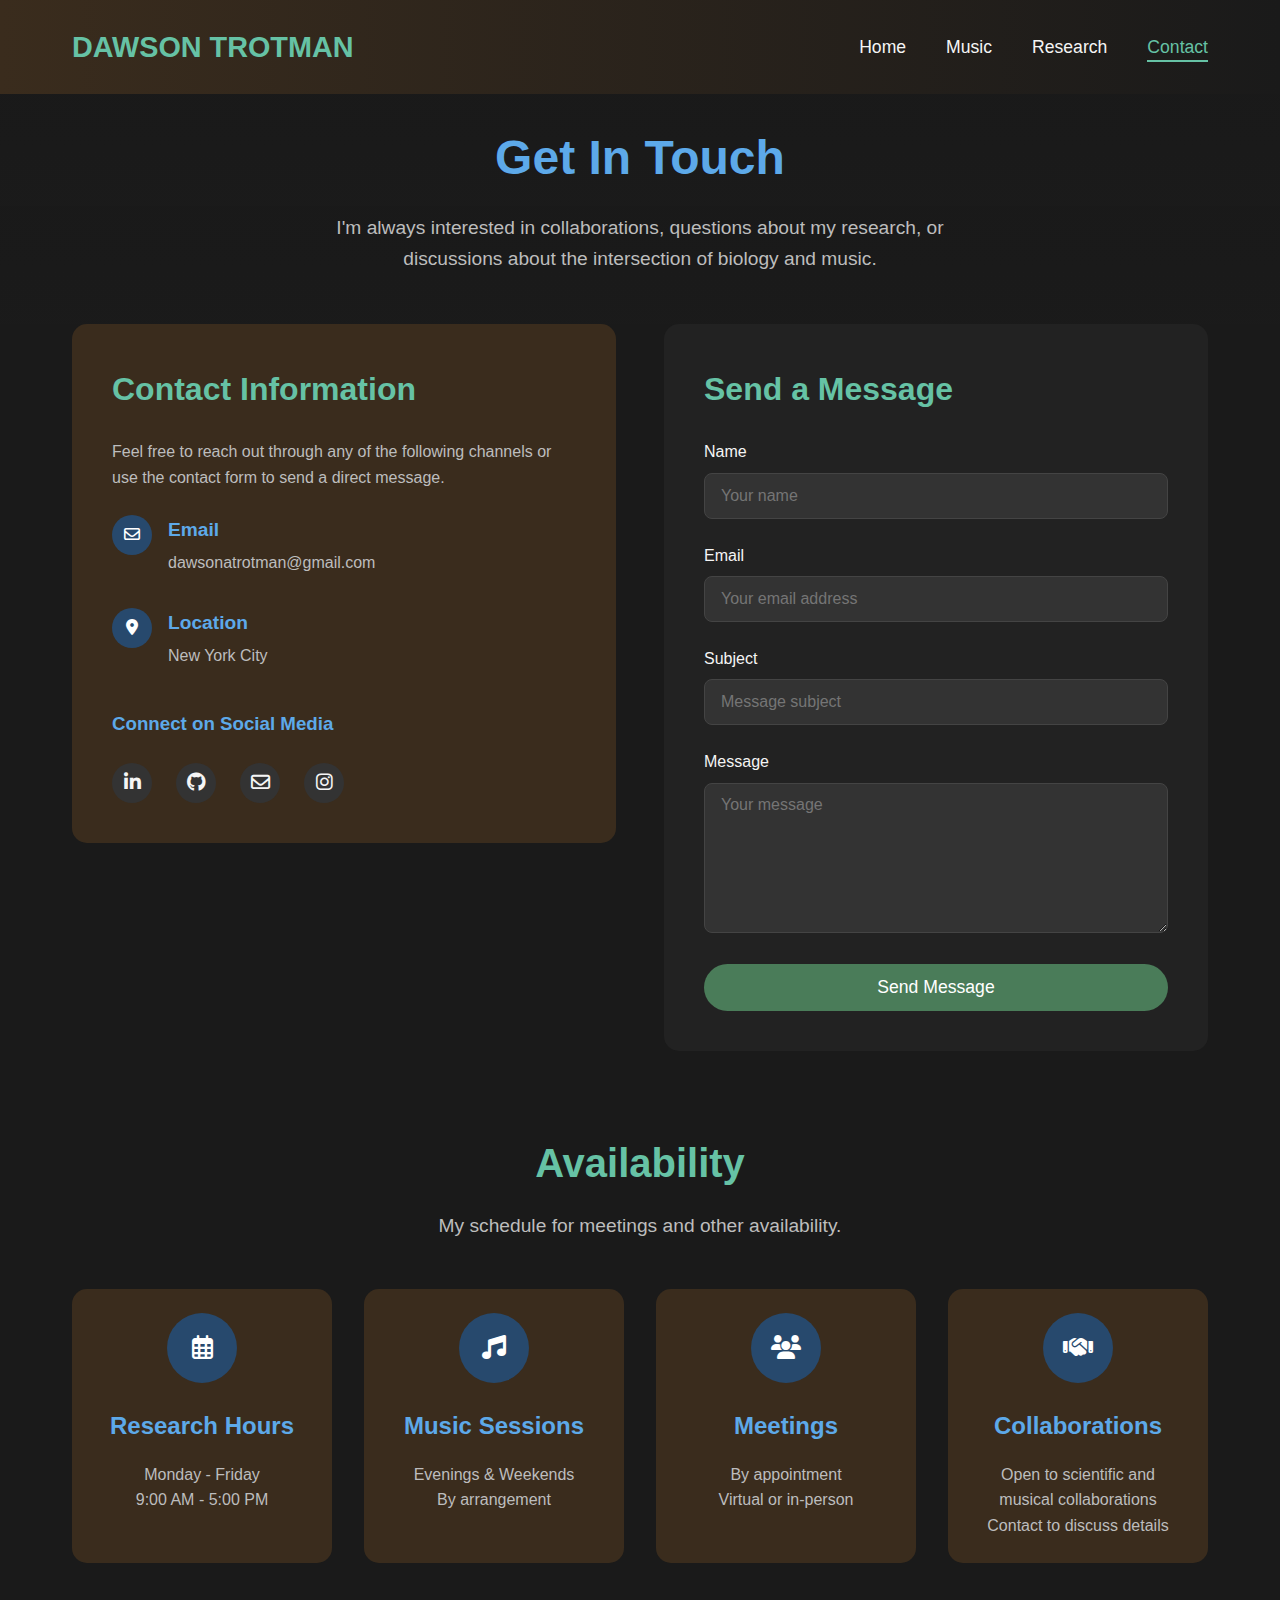
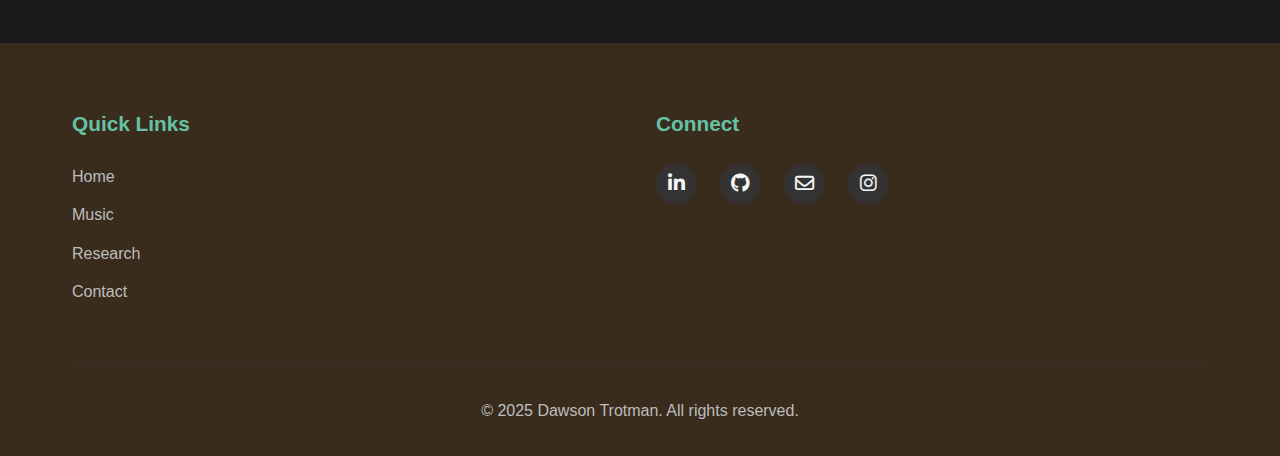
==== commit c5e1d502: "hehe" ====
--- a/contact.html
+++ b/contact.html
@@ -151,10 +151,7 @@
     <footer>
         <div class="container">
             <div class="footer-grid">
-                <div class="footer-column">
-                    <h3>About Me</h3>
-                    <p>A biologist and musician dedicated to understanding the natural world through both scientific inquiry and artistic expression.</p>
-                </div>
+                
                 <div class="footer-column">
                     <h3>Quick Links</h3>
                     <ul>
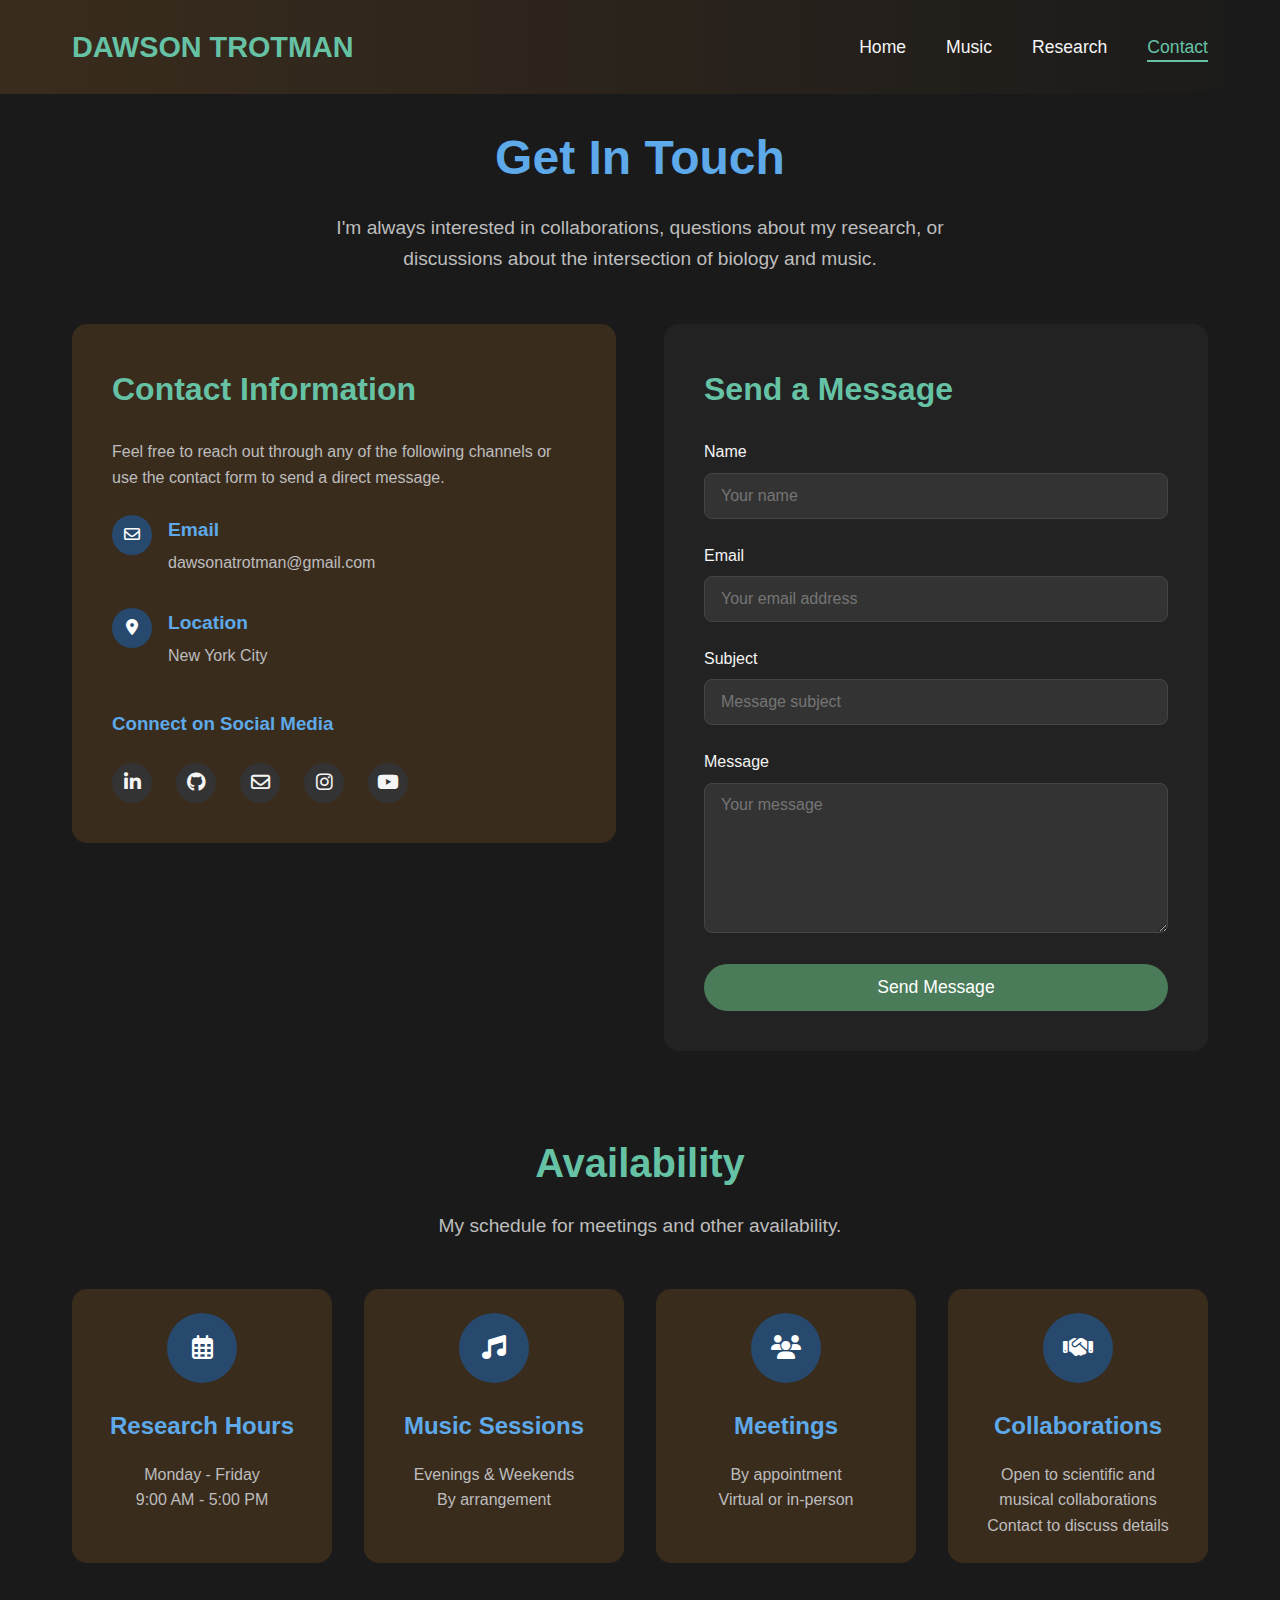
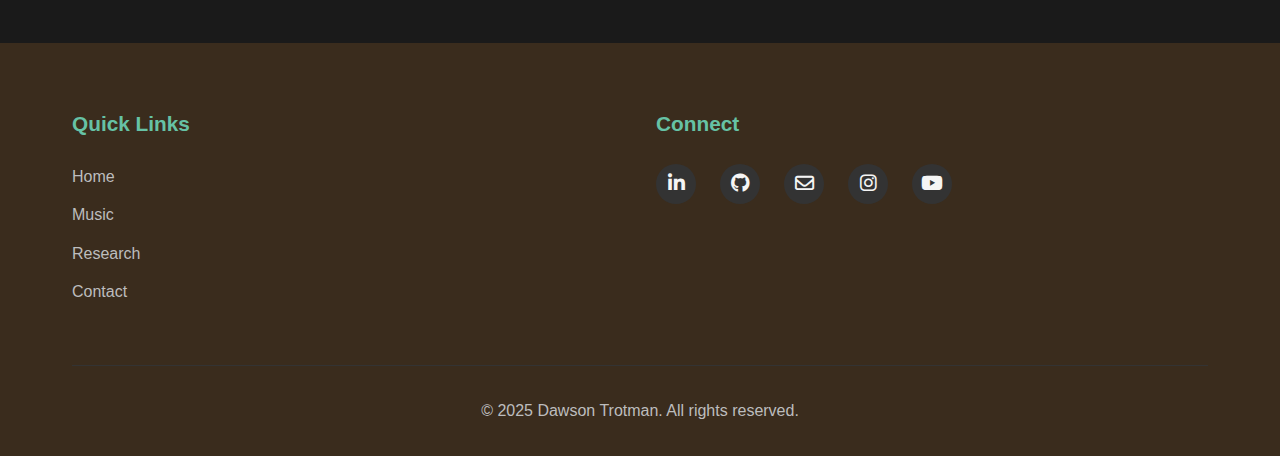
==== commit d5054ceb: "youtube" ====
--- a/contact.html
+++ b/contact.html
@@ -67,6 +67,7 @@
                         <a href="https://github.com/d-trotman" aria-label="GitHub"><i class="fab fa-github"></i></a>
                         <a href="mailto:dawsonatrotman@gmail.com" aria-label="Email"><i class="far fa-envelope"></i></a>
                         <a href="https://www.instagram.com/dawsontrotman" aria-label="Instagram"><i class="fab fa-instagram"></i></a>
+                        <a href="https://www.youtube.com/@Dawson_Trotman" aria-label="YouTube"><i class="fab fa-youtube"></i></a>
                     </div>
                 </div>
                 
@@ -169,6 +170,7 @@
                         <a href="https://github.com/d-trotman" aria-label="GitHub"><i class="fab fa-github"></i></a>
                         <a href="mailto:dawsonatrotman@gmail.com" aria-label="Email"><i class="far fa-envelope"></i></a>
                         <a href="https://www.instagram.com/dawsontrotman" aria-label="Instagram"><i class="fab fa-instagram"></i></a>
+                        <a href="https://www.youtube.com/@Dawson_Trotman" aria-label="YouTube"><i class="fab fa-youtube"></i></a>
                     </div>
                 </div>
             </div>
--- a/css/style.css
+++ b/css/style.css
@@ -24,6 +24,13 @@
     line-height: 1.6;
 }
 
+/* Container */
+.container {
+    max-width: 1200px;
+    margin: 0 auto;
+    padding: 0 2rem;
+}
+
 /* Header and Navigation */
 header {
     background: linear-gradient(to right, var(--earth-brown), var(--dark-bg));
@@ -40,12 +47,6 @@
     backdrop-filter: blur(10px);
 }
 
-.container {
-    max-width: 1200px;
-    margin: 0 auto;
-    padding: 0 2rem;
-}
-
 nav {
     display: flex;
     justify-content: space-between;
@@ -82,6 +83,37 @@
     color: var(--accent-green);
     border-bottom: 2px solid var(--accent-green);
     padding-bottom: 3px;
+}
+
+/* Mobile Menu Button */
+.mobile-menu-button {
+    display: none;
+    flex-direction: column;
+    justify-content: space-between;
+    width: 30px;
+    height: 21px;
+    cursor: pointer;
+    z-index: 1001;
+}
+
+.mobile-menu-button .bar {
+    width: 100%;
+    height: 3px;
+    background-color: var(--text-color);
+    border-radius: 3px;
+    transition: all 0.3s ease;
+}
+
+.mobile-menu-button.active .bar:nth-child(1) {
+    transform: translateY(9px) rotate(45deg);
+}
+
+.mobile-menu-button.active .bar:nth-child(2) {
+    opacity: 0;
+}
+
+.mobile-menu-button.active .bar:nth-child(3) {
+    transform: translateY(-9px) rotate(-45deg);
 }
 
 /* Page Header */
@@ -183,8 +215,37 @@
     background: linear-gradient(rgba(26, 26, 26, 0.7), rgba(26, 26, 26, 0.9)), url('/api/placeholder/1200/800') no-repeat center center/cover;
 }
 
+/* Hero Grid Layout */
+.hero-grid {
+    display: grid;
+    grid-template-columns: 1fr 1fr;
+    gap: 3rem;
+    align-items: center;
+    max-width: 1200px;
+    margin: 0 auto;
+    width: 100%;
+}
+
+.hero-image {
+    border-radius: 15px;
+    overflow: hidden;
+    box-shadow: 0 15px 30px rgba(0, 0, 0, 0.3);
+    max-width: 450px;
+    margin: 0 auto;
+    height: auto;
+}
+
+.hero-image img {
+    width: 100%;
+    height: auto;
+    max-height: 500px;
+    display: block;
+    object-fit: cover;
+    transition: transform 0.5s ease;
+}
+
 .hero-content {
-    max-width: 700px;
+    max-width: 100%;
 }
 
 .hero h1 {
@@ -214,24 +275,9 @@
     background-color: var(--dark-bg);
 }
 
-.about-grid {
-    display: grid;
-    grid-template-columns: 1fr 1fr;
-    gap: 3rem;
-    align-items: center;
-}
-
-.about-image {
-    border-radius: 15px;
-    overflow: hidden;
-    box-shadow: 0 15px 30px rgba(0, 0, 0, 0.3);
-}
-
-.about-image img {
-    width: 100%;
-    height: auto;
-    display: block;
-    transition: transform 0.5s ease;
+.about-content {
+    max-width: 800px;
+    margin: 0 auto;
 }
 
 .about-content h2 {
@@ -387,28 +433,6 @@
 .video-details p {
     color: var(--secondary-text);
     margin-bottom: 1.5rem;
-}
-
-/* Media query to adjust featured video size on different screens */
-@media (min-width: 768px) {
-    .featured-video {
-        display: grid;
-        grid-template-columns: 2fr 1fr;
-    }
-    
-    .featured-video-container {
-        height: 100%;
-        padding-bottom: 0;
-    }
-    
-    .featured-video-container iframe {
-        position: absolute;
-        height: 100%;
-    }
-    
-    .video-details {
-        padding: 2rem;
-    }
 }
 
 /* Section titles for catalog categories */
@@ -1024,8 +1048,30 @@
     color: var(--secondary-text);
 }
 
-/* Responsive Styles */
+/* Responsive Media Queries */
+@media (min-width: 768px) {
+    .featured-video {
+        display: grid;
+        grid-template-columns: 2fr 1fr;
+    }
+    
+    .featured-video-container {
+        height: 100%;
+        padding-bottom: 0;
+    }
+    
+    .featured-video-container iframe {
+        position: absolute;
+        height: 100%;
+    }
+    
+    .video-details {
+        padding: 2rem;
+    }
+}
+
 @media (max-width: 992px) {
+    .hero-grid,
     .about-grid,
     .contact-grid,
     .lab-info,
@@ -1033,9 +1079,13 @@
         grid-template-columns: 1fr;
     }
     
-    .about-image {
-        max-width: 500px;
-        margin: 0 auto;
+    .hero-image {
+        max-width: 400px;
+        margin: 0 auto 2rem;
+    }
+    
+    .hero-content {
+        text-align: center;
     }
     
     .about-music {
@@ -1049,50 +1099,6 @@
         font-size: 2.5rem;
     }
     
-    .nav-links {
-        display: none;
-    }
-    
-    .schedule-grid {
-        grid-template-columns: 1fr;
-    }
-}
-
-/* Add these styles to your style.css file */
-
-/* Mobile Menu Button */
-.mobile-menu-button {
-    display: none;
-    flex-direction: column;
-    justify-content: space-between;
-    width: 30px;
-    height: 21px;
-    cursor: pointer;
-    z-index: 1001;
-}
-
-.mobile-menu-button .bar {
-    width: 100%;
-    height: 3px;
-    background-color: var(--text-color);
-    border-radius: 3px;
-    transition: all 0.3s ease;
-}
-
-.mobile-menu-button.active .bar:nth-child(1) {
-    transform: translateY(9px) rotate(45deg);
-}
-
-.mobile-menu-button.active .bar:nth-child(2) {
-    opacity: 0;
-}
-
-.mobile-menu-button.active .bar:nth-child(3) {
-    transform: translateY(-9px) rotate(-45deg);
-}
-
-/* Update this existing media query in your CSS */
-@media (max-width: 768px) {
     .nav-links {
         position: fixed;
         top: 0;
@@ -1106,10 +1112,12 @@
         justify-content: center;
         transition: right 0.3s ease;
         z-index: 1000;
+        display: none;
     }
     
     .nav-links.show {
         right: 0;
+        display: flex;
     }
     
     .nav-links li {
@@ -1120,12 +1128,21 @@
         display: flex;
     }
     
-    .hero h1,
-    .page-header h1 {
-        font-size: 2.5rem;
-    }
-    
     .schedule-grid {
         grid-template-columns: 1fr;
     }
+    
+    .hero-image {
+        max-width: 320px;
+    }
+}
+
+@media (max-width: 480px) {
+    .hero-image {
+        max-width: 280px;
+    }
+    
+    .hero-image img {
+        max-height: 280px;
+    }
 }